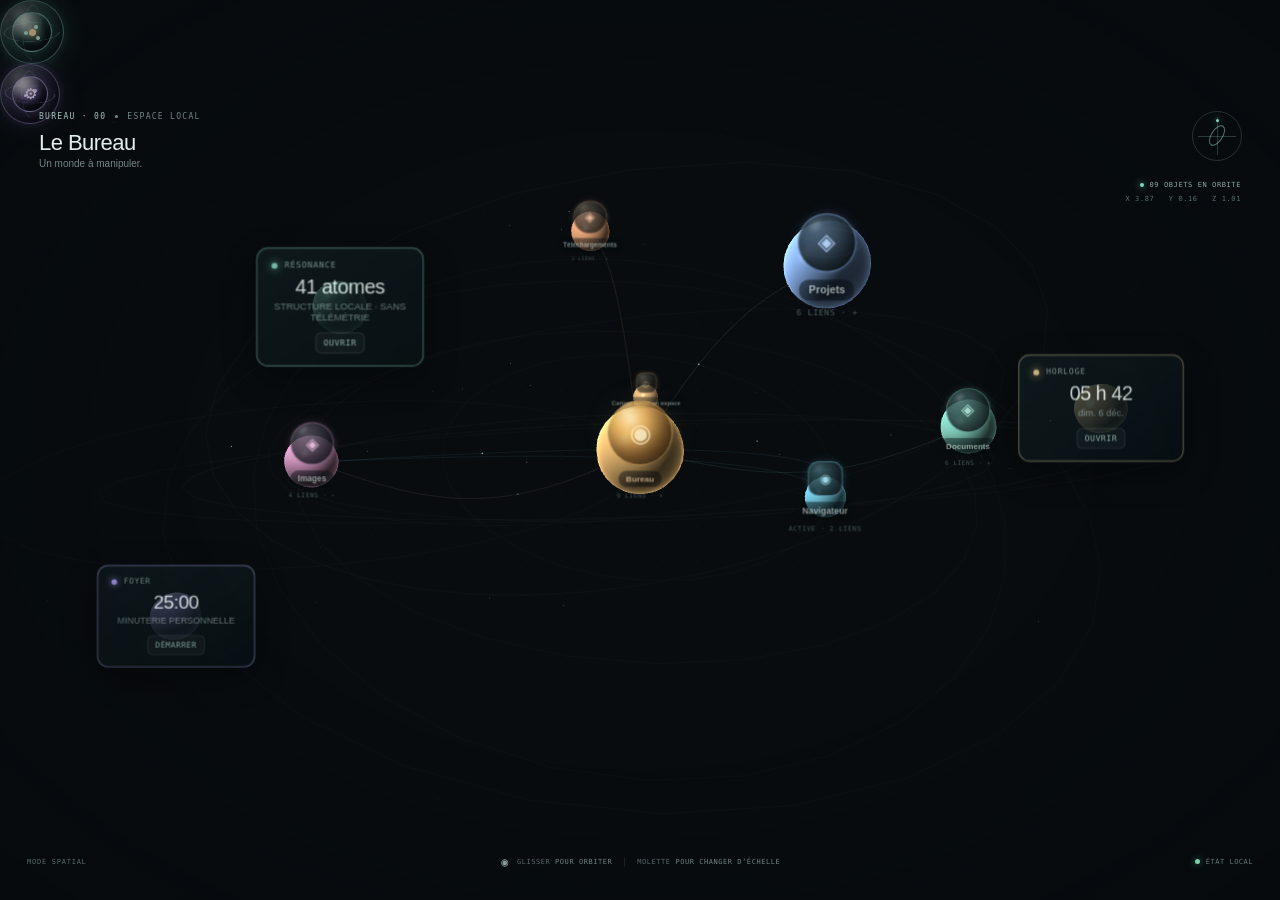
==== integration/spatial/index.html @ fdfb6bae "Réunir ORBIT et l’espace spatial Winmap" ====
<!doctype html>
<html lang="fr-CA">
<head>
  <meta charset="utf-8" />
  <meta http-equiv="Content-Security-Policy" content="default-src 'self'; connect-src 'none'; img-src 'self' data: blob:; style-src 'self' 'unsafe-inline'; script-src 'self'; object-src 'none'; base-uri 'none'" />
  <meta name="viewport" content="width=device-width, initial-scale=1, viewport-fit=cover" />
  <meta name="theme-color" content="#080c11" />
  <meta name="description" content="winmap spacial takeover — un bureau moléculaire vivant." />
  <title>ORBIT Robotics · espace spatial</title>
  <link rel="manifest" href="manifest.webmanifest" />
  <link rel="stylesheet" href="styles.css" />
</head>
<body>
  <main class="universe" id="universe" aria-label="Bureau moléculaire interactif">
    <canvas id="space" aria-label="Scène spatiale 3D"></canvas>
    <div class="space-noise" aria-hidden="true"></div>
    <div id="nodeLayer" class="node-layer"></div>
    <div class="edge-vignette" aria-hidden="true"></div>

    <header class="top-rail">
      <button id="menuButton" class="menu-trigger" title="Ouvrir la sphère de commande" aria-label="Ouvrir le menu sphérique de l’espace" aria-expanded="false" aria-controls="spaceMenu">
        <span class="menu-sphere-mark" aria-hidden="true"><i></i><i></i><i></i><b></b></span>
      </button>
      <button id="settingsButton" class="settings-trigger" type="button" title="Ouvrir la sphère des réglages" aria-label="Ouvrir les réglages sphériques en 3D" aria-expanded="false" aria-controls="spaceMenu">
        <span class="settings-sphere-mark" aria-hidden="true"><i></i><i></i><b>⚙</b></span>
      </button>
      <button id="zoomOutButton" class="rail-icon zoom-out-button" type="button" title="Remonter d’un écosystème" aria-label="Remonter d’un écosystème">←</button>
      <nav id="breadcrumb" class="breadcrumb" aria-label="Emplacement dans l’espace"></nav>
      <span class="rail-spacer"></span>
    </header>

    <section id="spaceMenu" class="space-menu hidden" aria-label="Sphère de commande 3D de l’espace" aria-live="polite"></section>

    <div class="scene-heading" aria-live="polite">
      <span class="scene-kicker"><span id="spaceCode">SYSTÈME 00</span><i></i><span id="spaceMode">ESPACE LOCAL</span></span>
      <h1 id="sceneTitle">Le Bureau</h1>
      <p id="sceneSubtitle">Un monde à manipuler.</p>
    </div>

    <div id="focusDial" class="focus-dial" aria-hidden="true"><span></span><i></i></div>

    <div id="sceneReadout" class="scene-readout">
      <span class="readout-line"><i></i><span id="objectCount">00 OBJETS EN ORBITE</span></span>
      <span id="coordinateReadout">X 00.00&nbsp;&nbsp; Y 00.00&nbsp;&nbsp; Z 00.00</span>
    </div>

    <section id="objectInspector" class="object-inspector hidden" aria-live="polite">
      <div class="inspector-cap"><span id="inspectorClass">DOSSIER · ATOME</span><button id="inspectorClose" aria-label="Fermer les détails">×</button></div>
      <div class="inspector-heading"><span id="inspectorGlyph" class="inspector-glyph">◈</span><div><h2 id="inspectorName">Documents</h2><span id="inspectorDescription">Dossier · 4 atomes liés</span></div></div>
      <div id="inspectorData" class="inspector-data"></div>
      <div id="inspectorActions" class="inspector-actions"></div>
    </section>

    <div id="dropPrompt" class="drop-prompt hidden"><span class="drop-pulse"></span><span id="dropPromptText">Relâcher pour lier les atomes</span></div>

    <div id="walkHud" class="walk-hud hidden" aria-live="polite"><span class="walk-reticle">＋</span><div><strong id="walkTitle">MODE VEILLE</strong><small>W A S D · avancer et se déplacer &nbsp;|&nbsp; glisser pour regarder</small></div><button id="walkExitButton">Quitter <kbd>ESC</kbd></button></div>
    <footer class="bottom-rail">
      <div class="physics-tools"><span class="motion-value">MODE SPATIAL</span></div>
      <div class="interaction-hint"><span class="mouse-glyph">◉</span><span>GLISSER <i>POUR ORBITER</i></span><span class="hint-divider"></span><span>MOLETTE <i>POUR CHANGER D’ÉCHELLE</i></span></div>
      <div class="bottom-right"><span id="saveStatus" class="save-status"><i></i>ÉTAT LOCAL</span></div>
    </footer>
  </main>

  <dialog id="searchDialog" class="glass-dialog search-dialog">
    <div class="dialog-topline"><span>RÉSONANCE · RECHERCHE</span><button data-close="searchDialog" aria-label="Fermer">×</button></div>
    <label class="search-input-wrap"><span>⌕</span><input id="searchInput" type="search" placeholder="Nom, chemin, extension, application…" autocomplete="off" /><kbd>ESC</kbd></label>
    <div class="search-scope"><span>OBJETS DU SYSTÈME</span><span id="searchResultCount">0 CORRESPONDANCE</span></div>
    <div id="searchResults" class="search-results"></div>
    <div class="dialog-footnote"><kbd>↑</kbd><kbd>↓</kbd> NAVIGUER <span></span><kbd>↵</kbd> OUVRIR / FOCUSER</div>
  </dialog>

  <dialog id="connectDialog" class="glass-dialog connect-dialog">
    <div class="dialog-topline"><span>OUVERTURE D’UN ESPACE LOCAL</span><button data-close="connectDialog" aria-label="Fermer">×</button></div>
    <div class="dialog-emblem">◌</div>
    <h2>Choisir un système.</h2>
    <p>winmap lit seulement le dossier que tu choisis. Les noms et la hiérarchie restent sur cet appareil. Rien n’est téléversé.</p>
    <div class="permission-rows"><span><i>01</i> Tu choisis un dossier racine</span><span><i>02</i> Les sous-dossiers prennent place en orbite</span><span><i>03</i> Dépose un élément Windows sur un dossier connecté pour le copier après confirmation; l’original reste en place</span><span><i>04</i> L’écriture est demandée seulement après confirmation</span></div>
    <button id="chooseDirectoryButton" class="dialog-primary">SÉLECTIONNER LE DOSSIER <span>↗</span></button>
      <small id="directorySupportNote">Accès local pris en charge dans Edge ou Chrome sur HTTPS ou en contexte local sécurisé.</small>
  </dialog>

  <dialog id="moveDialog" class="glass-dialog move-dialog">
    <div class="dialog-topline"><span>TRANSFERT ORBITAL</span><button data-close="moveDialog" aria-label="Fermer">×</button></div>
    <div class="move-route"><span id="moveSourceGlyph" class="route-orb">◈</span><div class="route-line"><i></i><i></i><i></i><b>→</b></div><span id="moveTargetGlyph" class="route-orb destination-orb">◈</span></div>
    <h2 id="moveTitle">Déplacer cet objet&nbsp;?</h2>
    <p id="moveDescription">L’objet changera de dossier et d’orbite.</p>
    <div id="moveModeNote" class="move-mode-note"><span>◉</span><div><strong>Déplacement dans le modèle spatial</strong><small>Le disque n’est pas modifié dans cette démonstration.</small></div></div>
    <div class="dialog-buttons"><button data-close="moveDialog" class="dialog-secondary">Annuler</button><button id="confirmMoveButton" class="dialog-primary">CONFIRMER LE LIEN <span>↗</span></button></div>
  </dialog>

  <dialog id="filePreviewDialog" class="glass-dialog file-preview-dialog">
    <div class="dialog-topline"><span>APERÇU LOCAL · LECTURE SEULE</span><button data-close="filePreviewDialog" aria-label="Fermer l’aperçu">×</button></div>
    <h2 id="filePreviewTitle">Aperçu du fichier</h2>
    <p id="filePreviewMeta" class="file-preview-meta"></p>
    <p id="filePreviewState" class="file-preview-state">Lecture du fichier…</p>
    <pre id="filePreviewText" class="file-preview-text hidden"></pre>
    <img id="filePreviewImage" class="file-preview-image hidden" alt="Aperçu du fichier local" />
  </dialog>

  <dialog id="createDialog" class="glass-dialog create-dialog">
    <div class="dialog-topline"><span>FORMER UN NOUVEL ATOME</span><button data-close="createDialog" aria-label="Fermer">×</button></div>
    <div class="create-type"><i id="createGlyph">◈</i><span id="createKind">NOUVEAU DOSSIER</span></div>
    <h2 id="createTitle">Nommer l’objet.</h2>
    <form id="createForm">
      <label for="createName">NOM DE L’ATOME</label><input id="createName" maxlength="48" placeholder="Ex. Idées en orbite" required />
      <div class="color-row"><span>CHARGE</span><div class="color-options"><label><input type="radio" name="atomColor" value="#81d8c4" checked><i style="--swatch:#81d8c4"></i></label><label><input type="radio" name="atomColor" value="#a99bff"><i style="--swatch:#a99bff"></i></label><label><input type="radio" name="atomColor" value="#ffb27c"><i style="--swatch:#ffb27c"></i></label><label><input type="radio" name="atomColor" value="#71b9f4"><i style="--swatch:#71b9f4"></i></label><label><input type="radio" name="atomColor" value="#ef8bad"><i style="--swatch:#ef8bad"></i></label></div></div>
      <small class="create-scope-note">Crée un objet dans la carte spatiale. Aucun fichier n’est écrit sur le disque.</small>
      <button class="dialog-primary" type="submit">CRÉER DANS L’ORBITE <span>↗</span></button>
    </form>
  </dialog>

  <dialog id="renameDialog" class="glass-dialog rename-dialog">
    <div class="dialog-topline"><span>RÉSONANCE DU NOM</span><button data-close="renameDialog" aria-label="Fermer">×</button></div>
    <h2>Renommer l’atome.</h2>
    <form id="renameForm"><label for="renameInput">NOUVELLE IDENTITÉ</label><input id="renameInput" maxlength="48" required /><button class="dialog-primary" type="submit">ENREGISTRER <span>↗</span></button></form>
  </dialog>

  <div id="toast" class="toast" role="status" aria-live="polite"></div>
  <input id="fallbackDirectory" type="file" webkitdirectory multiple hidden />
  <script src="space-engine.js" defer></script>
  <script src="app.js" defer></script>
</body>
</html>
---- integration/spatial/styles.css ----
:root {
  color-scheme: dark;
  font-family: "Segoe UI Variable", "Segoe UI", sans-serif;
  font-synthesis: none;
  text-rendering: optimizeLegibility;
  --night: #080c11;
  --ink: #edf4f2;
  --quiet: #8b9c9d;
  --dim: #526165;
  --line: rgba(191, 221, 219, .13);
  --glass: rgba(17, 26, 30, .78);
  --mint: #81d8c4;
  --violet: #a99bff;
  --gold: #f2bc7c;
  --mono: "Cascadia Code", "Consolas", monospace;
}
* { box-sizing: border-box; }
html, body { width: 100%; height: 100%; margin: 0; overflow: hidden; background: var(--night); }
body { color: var(--ink); }
button, input { color: inherit; font: inherit; }
button { cursor: pointer; }
button:focus-visible, input:focus-visible { outline: 1px solid var(--mint); outline-offset: 3px; }
.universe { position: relative; isolation: isolate; width: 100%; height: 100%; min-height: 620px; overflow: hidden; background: radial-gradient(ellipse at 50% 47%, #142126 0%, #0c1218 43%, #080c11 78%); }
#space, .space-noise, .node-layer, .edge-vignette { position: absolute; inset: 0; width: 100%; height: 100%; }
#space { z-index: 0; display: block; touch-action: none; }
.space-noise { z-index: 1; pointer-events: none; opacity: .2; background-image: radial-gradient(rgba(203, 232, 229, .26) .6px, transparent .8px); background-size: 34px 34px; mask-image: radial-gradient(ellipse at center, #000 0%, transparent 83%); }
.node-layer { z-index: 3; pointer-events: none; }
.edge-vignette { z-index: 4; pointer-events: none; background: radial-gradient(ellipse at center, transparent 50%, rgba(4, 8, 11, .38) 100%); }
.menu-trigger, .settings-trigger { position: relative; display: grid; place-items: center; flex: none; padding: 0; border-radius: 50%; transform-style: preserve-3d; transition: transform .22s, box-shadow .22s; }
.menu-trigger { width: 64px; height: 64px; border: 1px solid #9bd5c966; background: radial-gradient(circle at 32% 23%, #f0fff04d 0 5%, #d8efe22b 18%, #4c827548 39%, #132226f0 73%, #070d12); color: #d9f2e9; box-shadow: 0 0 0 5px #8bd7c408, 0 0 31px #81d8c42d, inset -8px -10px 19px #020709b5, inset 3px 3px 10px #e5fff12a; }
.settings-trigger { width: 60px; height: 60px; border: 1px solid #c0a9f061; background: radial-gradient(circle at 32% 23%, #fff5ff46 0 5%, #e4daf52a 19%, #66529545 40%, #171421f0 73%, #080910); color: #e6dbff; box-shadow: 0 0 0 4px #b19bea08, 0 0 28px #b49bea25, inset -8px -10px 19px #03050ab5, inset 3px 3px 10px #f4edff23; }
.menu-trigger:hover, .menu-trigger[aria-expanded="true"], .settings-trigger:hover, .settings-trigger[aria-expanded="true"] { transform: scale(1.055); }
.menu-trigger:hover, .menu-trigger[aria-expanded="true"] { box-shadow: 0 0 0 9px #8bd7c40b, 0 0 38px #81d8c448, inset -8px -10px 19px #020709b5, inset 3px 3px 10px #e5fff12f; }
.settings-trigger:hover, .settings-trigger[aria-expanded="true"] { box-shadow: 0 0 0 8px #b49bea0b, 0 0 34px #b49bea42, inset -8px -10px 19px #03050ab5, inset 3px 3px 10px #f4edff2b; }
.settings-sphere-mark { position: relative; display: grid; place-items: center; width: 36px; height: 36px; border: 1px solid #d0baf58a; border-radius: 50%; background: radial-gradient(circle at 31% 23%, #fff3ff9a 0 6%, #e8def276 21%, #614e8c62 46%, #0b0b14df 80%); box-shadow: inset -5px -7px 11px #03040ab5, inset 2px 2px 6px #fff4, 0 0 16px #c3a8f24d; transform-style: preserve-3d; }
.settings-sphere-mark::before, .settings-sphere-mark::after { position: absolute; inset: -5px -9px; border: 1px solid #c8b0f35a; border-radius: 50%; content: ""; transform: rotateX(66deg) rotateZ(26deg); }
.settings-sphere-mark::after { inset: -7px -4px; border-color: #c8b0f33d; transform: rotateY(66deg) rotateZ(-24deg); }
.settings-sphere-mark i { position: absolute; width: 3px; height: 3px; border-radius: 50%; background: #e3d4ff; box-shadow: 0 0 7px #d6bcff; }
.settings-sphere-mark i:nth-child(1) { transform: translate(-5px, 1px); }
.settings-sphere-mark i:nth-child(2) { transform: translate(5px, -4px); }
.settings-sphere-mark b { position: relative; color: #eee4ff; font-size: 15px; font-weight: 500; text-shadow: 0 0 8px #ccb0ff; }
.menu-sphere-mark { position: relative; display: grid; place-items: center; width: 40px; height: 40px; border: 1px solid #a9e1d78a; border-radius: 50%; background: radial-gradient(circle at 30% 22%, #f0fff0a0 0 6%, #d6eee86d 22%, #315a5c5e 47%, #081115ce 81%); box-shadow: inset -5px -7px 11px #020609b5, inset 2px 2px 6px #fff4, 0 0 16px #81d8c44d; transform-style: preserve-3d; }
.menu-sphere-mark::before, .menu-sphere-mark::after { position: absolute; inset: -6px -10px; border: 1px solid #a5d9d45d; border-radius: 50%; content: ""; transform: rotateX(68deg) rotateZ(-27deg); }
.menu-sphere-mark::after { inset: -9px -5px; border-color: #a5d9d443; transform: rotateY(68deg) rotateZ(23deg); }
.menu-sphere-mark i { position: absolute; width: 4px; height: 4px; border-radius: 50%; background: #b5eadc; box-shadow: 0 0 9px #9df0d8; }
.menu-sphere-mark i:nth-child(1) { transform: translate(-6px, 1px); }
.menu-sphere-mark i:nth-child(2) { transform: translate(4px, -5px); }
.menu-sphere-mark i:nth-child(3) { transform: translate(6px, 6px); }
.menu-sphere-mark b { position: absolute; width: 7px; height: 7px; border-radius: 50%; background: #f0d79b; box-shadow: 0 0 10px #f0d79b; }
.space-menu { position: absolute; z-index: 12; inset: 0; pointer-events: none; overflow: hidden; }
.atom-label.kind-menu { max-width: 142px; gap: 5px; }
.atom-label.kind-menu .atom-cap { --node-size: 58px; border-radius: 50%; background: radial-gradient(circle at 31% 23%, color-mix(in srgb, var(--atom-color) 82%, white) 0 6%, color-mix(in srgb, var(--atom-color) 58%, white) 18%, color-mix(in srgb, var(--atom-color) 24%, #172326) 45%, #081014 83%); box-shadow: 0 0 0 4px color-mix(in srgb, var(--atom-color) 8%, transparent), 0 0 26px color-mix(in srgb, var(--atom-color) 35%, transparent), inset -8px -10px 18px #020609bd, inset 3px 3px 7px #ffffff27; font-size: 20px; }
.atom-label.kind-menu .atom-cap::after { inset: -8px -4px; border-color: color-mix(in srgb, var(--atom-color) 32%, transparent); transform: rotateX(67deg) rotate(24deg); }
.atom-label.kind-menu .atom-name { max-width: 138px; padding: 2px 0; border: 0; border-radius: 0; background: transparent; color: #e0ece8; font-size: 9px; line-height: 1.35; white-space: normal; text-shadow: 0 2px 10px #020609, 0 0 14px #020609; }
.atom-label.kind-menu .atom-meta { max-width: 135px; color: #9bb0aa; font-size: 6px; line-height: 1.3; text-shadow: 0 1px 8px #000; }
.atom-label.kind-menu.menu-core .atom-cap { --node-size: 78px; font-size: 27px; box-shadow: 0 0 0 8px color-mix(in srgb, var(--atom-color) 9%, transparent), 0 0 40px color-mix(in srgb, var(--atom-color) 42%, transparent), inset -9px -11px 20px #020609c4, inset 3px 3px 11px #f1fff337; }
.atom-label.kind-menu.menu-core .atom-name { color: #f1fbf7; font-size: 10px; font-weight: 600; letter-spacing: .08em; }
.atom-label.kind-menu.menu-core .atom-meta { color: #b6cbc4; font-size: 7px; }
.atom-label.kind-menu:hover .atom-name, .atom-label.kind-menu.active .atom-name { border-color: transparent; background: transparent; }
.atom-label.kind-menu.behind-menu-sphere { visibility: hidden; pointer-events: none; }
.atom-label.kind-menu.active .atom-cap { border-color: color-mix(in srgb, var(--atom-color) 96%, white); box-shadow: 0 0 0 8px color-mix(in srgb, var(--atom-color) 9%, transparent), 0 0 38px color-mix(in srgb, var(--atom-color) 56%, transparent), inset -7px -9px 15px #020609ad; }
#universe.is-menu-open > .top-rail,
#universe.is-menu-open > .scene-heading,
#universe.is-menu-open > .scene-readout,
#universe.is-menu-open > .focus-dial,
#universe.is-menu-open > .bottom-rail { visibility: hidden; opacity: 0; pointer-events: none; }
#universe.is-menu-open #space { filter: brightness(.72) saturate(.76); }
#universe.is-menu-open .node-layer .atom-label:not(.kind-menu) { opacity: .23 !important; filter: blur(.2px); pointer-events: none; }
#universe.is-menu-open .node-layer .atom-label.kind-menu { opacity: 1 !important; filter: none; }
.brand-lockup { display: flex; align-items: center; gap: 10px; min-width: 178px; height: 42px; padding: 0 5px; border: 0; background: transparent; text-align: left; }
.brand-mark { width: 27px; height: 27px; position: relative; display: grid; place-items: center; border: 1px solid #81d8c462; border-radius: 50%; box-shadow: 0 0 20px #81d8c421, inset 0 0 10px #81d8c419; transform: rotate(-24deg); }
.brand-mark i { position: absolute; width: 4px; height: 4px; border-radius: 50%; background: var(--mint); box-shadow: 0 0 8px var(--mint); }
.brand-mark i:nth-child(1) { transform: translate(-5px, 0); opacity: .65; }
.brand-mark i:nth-child(2) { transform: translate(2px, -4px); }
.brand-mark i:nth-child(3) { transform: translate(5px, 5px); opacity: .8; }
.brand-word { display: grid; gap: 2px; font-size: 13px; font-weight: 650; letter-spacing: .2px; }
.brand-sub { color: #778a8d; font: 8px var(--mono); letter-spacing: 1.05px; }
.rail-divider { width: 1px; height: 22px; background: var(--line); }
.breadcrumb { display: flex; align-items: center; gap: 8px; min-width: 0; max-width: min(46vw, 470px); overflow: hidden; padding: 0 15px; color: #7d9092; font-size: 10px; }
.breadcrumb button { padding: 0; border: 0; background: none; color: inherit; font-size: inherit; white-space: nowrap; }
.breadcrumb button:hover, .breadcrumb button.current { color: #e4eeeb; }
.breadcrumb i { color: #445357; font-style: normal; }
.rail-spacer { flex: 1; }
.physics-indicator { display: flex; align-items: center; gap: 8px; margin-right: 18px; color: #829394; font: 8px var(--mono); letter-spacing: .75px; }
.physics-light { width: 6px; height: 6px; border-radius: 50%; background: var(--mint); box-shadow: 0 0 10px #81d8c4a8; }
.rail-actions { display: flex; align-items: center; gap: 6px; }
.rail-button, .rail-icon { height: 34px; display: inline-flex; align-items: center; justify-content: center; gap: 7px; border: 1px solid transparent; border-radius: 8px; background: transparent; color: #a8b8b8; transition: background .2s, color .2s, border-color .2s; }
.rail-button { padding: 0 9px; font-size: 9px; }
.rail-button:hover, .rail-icon:hover { border-color: #d0e1df1b; background: #d6e7e50c; color: #eef7f4; }
.connect-button { border-color: #b0e1d31c; background: #a0dfcc0b; color: #b4d8d0; }
.rail-button svg, .rail-icon svg { width: 15px; height: 15px; fill: none; stroke: currentColor; stroke-width: 1.45; stroke-linecap: round; stroke-linejoin: round; }
.field-symbol { color: var(--mint); font-size: 16px; line-height: 1; }
.field-caret { margin-left: 1px; color: #76888b; }
.rail-icon { width: 34px; font-size: 19px; }
.zoom-out-button { margin: 0 8px; color: #b5d3cc; font-size: 22px; line-height: 1; }
.zoom-out-button { width: 42px; height: 42px; margin: 0; border: 1px solid #b5d3cc35; border-radius: 50%; background: radial-gradient(circle at 35% 26%, #e3f2ed25, #142024ed 74%); box-shadow: inset -4px -6px 10px #020609a1, 0 0 14px #81d8c414; }
.zoom-out-button:hover { border-color: #b5d3cc85; background: radial-gradient(circle at 35% 26%, #e3f2ed40, #18282bef 74%); }
.rail-icon svg { width: 16px; height: 16px; }
.add-button { color: #b8d9d0; font-size: 20px; }
.scene-heading { position: absolute; z-index: 5; left: 39px; top: 112px; pointer-events: none; }
.scene-kicker { display: flex; align-items: center; gap: 9px; color: #6f8587; font: 8px var(--mono); letter-spacing: 1.3px; }
.scene-kicker i { width: 3px; height: 3px; border-radius: 50%; background: #718e8d; }
.scene-kicker span:first-child { color: #a5c5bd; }
.scene-heading h1 { margin: 9px 0 2px; color: #e2eeeb; font-size: 22px; font-weight: 500; letter-spacing: -.55px; }
.scene-heading p { margin: 0; color: #748789; font-size: 10px; }
.focus-dial { position: absolute; z-index: 5; top: 111px; right: 38px; width: 50px; height: 50px; border: 1px solid #c5e7dd2a; border-radius: 50%; pointer-events: none; }
.focus-dial:before, .focus-dial:after { position: absolute; content: ""; background: #91c7bb41; }
.focus-dial:before { left: 50%; top: 5px; bottom: 5px; width: 1px; }
.focus-dial:after { top: 50%; left: 5px; right: 5px; height: 1px; }
.focus-dial span { position: absolute; z-index: 1; top: 12px; left: 18px; width: 12px; height: 23px; border: 1px solid #91c7bb95; border-radius: 50%; transform: rotate(33deg); }
.focus-dial i { position: absolute; z-index: 1; top: 7px; left: 23px; width: 3px; height: 3px; border-radius: 50%; background: var(--mint); box-shadow: 0 0 7px var(--mint); }
.scene-readout { position: absolute; z-index: 5; top: 181px; right: 39px; display: grid; justify-items: end; gap: 6px; color: #586d70; font: 7px var(--mono); letter-spacing: .6px; pointer-events: none; }
.readout-line { display: flex; align-items: center; gap: 6px; color: #8daaa5; }
.readout-line i { width: 4px; height: 4px; border-radius: 50%; background: var(--mint); box-shadow: 0 0 7px var(--mint); }
.atom-label { position: absolute; left: 50%; top: 50%; display: flex; flex-direction: column; align-items: center; gap: 6px; width: max-content; max-width: 190px; padding: 0; border: 0; background: transparent; color: #d8e7e3; text-align: center; pointer-events: auto; transform: translate(-50%, -50%); transition: opacity .18s, filter .2s; user-select: none; touch-action: none; }
.atom-cap { position: relative; width: var(--node-size, 42px); height: var(--node-size, 42px); display: grid; place-items: center; border: 1px solid color-mix(in srgb, var(--atom-color) 58%, transparent); border-radius: 50%; background: radial-gradient(circle at 34% 26%, color-mix(in srgb, var(--atom-color) 30%, #28383a), color-mix(in srgb, var(--atom-color) 10%, #11191c) 72%); box-shadow: 0 0 0 3px color-mix(in srgb, var(--atom-color) 3%, transparent), 0 0 18px color-mix(in srgb, var(--atom-color) 14%, transparent), inset -5px -7px 12px #05080b82; color: color-mix(in srgb, var(--atom-color) 65%, white); font-size: calc(var(--node-size, 42px) * .39); backdrop-filter: blur(2px); transition: transform .18s, box-shadow .18s, border-color .18s; }
.atom-cap:before { position: absolute; content: ""; top: 12%; left: 18%; width: 22%; height: 12%; border-radius: 50%; background: #ffffff38; filter: blur(2px); transform: rotate(-34deg); }
.atom-cap:after { position: absolute; content: ""; inset: -6px; border: 1px solid color-mix(in srgb, var(--atom-color) 8%, transparent); border-radius: 50%; transform: rotateX(66deg) rotate(-24deg); }
.atom-name { max-width: 180px; overflow: hidden; padding: 3px 7px; border: 1px solid transparent; border-radius: 20px; background: #0a1114a8; color: #c4d3d0; font-size: 9px; font-weight: 550; letter-spacing: .05px; text-overflow: ellipsis; white-space: nowrap; text-shadow: 0 1px 8px #020505; opacity: .86; transition: opacity .2s, background .2s, border-color .2s; }
.atom-meta { color: #718486; font: 7px var(--mono); letter-spacing: .5px; opacity: .78; }
.atom-label:hover .atom-cap, .atom-label.selected .atom-cap { transform: scale(1.13); border-color: color-mix(in srgb, var(--atom-color) 95%, white); box-shadow: 0 0 0 8px color-mix(in srgb, var(--atom-color) 7%, transparent), 0 0 36px color-mix(in srgb, var(--atom-color) 48%, transparent), inset -5px -7px 12px #05080b82; }
.atom-label:hover .atom-name, .atom-label.selected .atom-name { border-color: color-mix(in srgb, var(--atom-color) 28%, transparent); background: #0c1519e8; color: #f0f7f5; opacity: 1; }
.atom-label:hover .atom-meta, .atom-label.selected .atom-meta { opacity: 1; }
.atom-label.root-atom .atom-cap { --node-size: 72px; border-color: #e4be827a; background: radial-gradient(circle at 35% 27%, #fff0bf, #edb965 24%, #865928 65%, #34281a); box-shadow: 0 0 0 7px #f2bc7c04, 0 0 42px #f2bc7c20, inset -9px -11px 22px #1710088c; color: #fff1cb; }
.atom-label.root-atom .atom-cap:after { inset: -11px; border-color: #efc48020; transform: rotateX(70deg) rotate(-29deg); }
.atom-label.root-atom .atom-name { color: #f4d7a7; }
.atom-label.kind-file .atom-cap { --node-size: 22px; border-radius: 8px; font-size: 10px; }
.atom-label.kind-app .atom-cap { --node-size: 33px; border-radius: 11px; font-size: 13px; }
.atom-label.kind-widget { gap: 0; }
.atom-label.kind-widget .atom-cap { --node-size: 31px; border-radius: 11px; font-size: 13px; }
.atom-label.kind-task .atom-cap { --node-size: 30px; border-radius: 10px; font-size: 13px; }
.atom-label.kind-task .atom-meta::before { display: block; width: 42px; height: 2px; margin: 0 auto 4px; border-radius: 2px; background: linear-gradient(to right, var(--atom-color) 0 var(--task-progress, 0%), #d2e4df24 var(--task-progress, 0%) 100%); box-shadow: 0 0 6px color-mix(in srgb, var(--atom-color) 30%, transparent); content: ""; }
.atom-label.kind-electron .atom-cap { --node-size: 8px; border: 0; background: var(--atom-color); box-shadow: 0 0 13px var(--atom-color); }
.atom-label.kind-electron .atom-cap:before, .atom-label.kind-electron .atom-cap:after { display: none; }
.atom-label.kind-electron .atom-name, .atom-label.kind-electron .atom-meta { display: none; }
.atom-label.is-dim { opacity: .12; filter: blur(1px); pointer-events: none; }
.atom-label.is-dragging { z-index: 20; filter: drop-shadow(0 0 15px color-mix(in srgb, var(--atom-color) 80%, transparent)); cursor: grabbing; }
.atom-label.drop-target .atom-cap { transform: scale(1.32); box-shadow: 0 0 0 14px color-mix(in srgb, var(--mint) 18%, transparent), 0 0 48px color-mix(in srgb, var(--mint) 58%, transparent); border-color: var(--mint); }
.atom-label.is-filtered { opacity: .08; filter: blur(2px); }
.widget-card { position: absolute; left: 50%; top: 50%; width: 142px; padding: 10px 12px; border: 1px solid color-mix(in srgb, var(--atom-color) 35%, #b8d6d224); border-radius: 10px; background: linear-gradient(145deg, #111d20e8, #0a1216e8); box-shadow: 0 10px 32px #0206086b, inset 0 1px #ffffff09; pointer-events: auto; transform: translate(-50%, -50%); backdrop-filter: blur(12px); transition: border-color .2s, box-shadow .2s; }
.widget-card:hover, .widget-card.selected { border-color: color-mix(in srgb, var(--atom-color) 65%, transparent); box-shadow: 0 0 27px color-mix(in srgb, var(--atom-color) 17%, transparent), 0 10px 32px #0206086b; }
.widget-top { display: flex; align-items: center; gap: 6px; color: #8fa6a2; font: 7px var(--mono); letter-spacing: .65px; }
.widget-top i { width: 5px; height: 5px; border-radius: 50%; background: var(--atom-color); box-shadow: 0 0 7px var(--atom-color); }
.widget-value { margin-top: 5px; color: #e5f0ed; font: 500 17px "Segoe UI Variable Display", "Segoe UI", sans-serif; letter-spacing: -.4px; }
.widget-sub { margin-top: 2px; color: #788c8b; font-size: 8px; }
.widget-card button { margin-top: 8px; padding: 4px 6px; border: 1px solid #d1e5e51c; border-radius: 5px; background: #dcefee0a; color: #a9c9c3; font: 7px var(--mono); letter-spacing: .45px; }
.widget-card button:hover { border-color: #81d8c465; color: #dcf2ec; }
.atom-label.selected .widget-card { border-color: color-mix(in srgb, var(--atom-color) 65%, transparent); box-shadow: 0 0 27px color-mix(in srgb, var(--atom-color) 17%, transparent), 0 10px 32px #0206086b; }
.create-scope-note { display: block; margin-top: 12px; color: #78918e; font-size: 9px; line-height: 1.5; }
.object-inspector { position: absolute; z-index: 7; left: 34px; bottom: 84px; width: min(306px, calc(100vw - 48px)); padding: 13px 14px 12px; border: 1px solid #c6dedc22; border-radius: 12px; background: linear-gradient(145deg, #132024e8, #0b1216ed); box-shadow: 0 18px 64px #0008, inset 0 1px #ffffff09; backdrop-filter: blur(19px); animation: inspector-in .22s ease-out; }
@keyframes inspector-in { from { opacity: 0; transform: translateY(7px) scale(.98); } to { opacity: 1; transform: none; } }
.hidden { display: none !important; }
.inspector-cap { display: flex; align-items: center; justify-content: space-between; color: #829997; font: 7px var(--mono); letter-spacing: 1px; }
.inspector-cap button, .dialog-topline button { width: 22px; height: 22px; border: 0; border-radius: 5px; background: transparent; color: #728587; font-size: 16px; }
.inspector-cap button:hover, .dialog-topline button:hover { background: #ffffff0d; color: white; }
.inspector-heading { display: flex; align-items: center; gap: 10px; margin-top: 7px; }
.inspector-glyph { width: 33px; height: 33px; display: grid; place-items: center; flex: none; border: 1px solid color-mix(in srgb, var(--atom-color, var(--mint)) 42%, transparent); border-radius: 10px; background: color-mix(in srgb, var(--atom-color, var(--mint)) 11%, transparent); color: var(--atom-color, var(--mint)); font-size: 16px; }
.inspector-heading h2 { max-width: 226px; margin: 0 0 3px; overflow: hidden; color: #e7f1ee; font-size: 13px; font-weight: 550; text-overflow: ellipsis; white-space: nowrap; }
.inspector-heading div>span { color: #7f9392; font-size: 8px; }
.inspector-data { display: flex; flex-wrap: wrap; gap: 6px; margin: 11px 0 0 43px; }
.data-chip { padding: 4px 6px; border: 1px solid #cee4e115; border-radius: 5px; color: #899d9b; font: 7px var(--mono); }
.inspector-actions { display: flex; flex-wrap: wrap; gap: 5px; margin: 11px 0 0 43px; }
.inspector-actions button { display: inline-flex; align-items: center; gap: 5px; min-height: 25px; padding: 0 7px; border: 1px solid #d5e7e319; border-radius: 6px; background: #c9e3df09; color: #b0c4c1; font-size: 8px; }
.inspector-actions button:hover { border-color: #81d8c456; background: #81d8c40e; color: #f0f8f6; }
.inspector-actions button.primary-action { border-color: #81d8c443; background: #81d8c411; color: #aee3d4; }
.inspector-actions button:disabled { opacity: .42; cursor: default; }
.bottom-rail { position: absolute; z-index: 8; left: 27px; right: 27px; bottom: 20px; height: 37px; display: flex; align-items: center; justify-content: space-between; pointer-events: none; }
.bottom-rail button { pointer-events: auto; }
.physics-tools, .bottom-right, .interaction-hint { display: flex; align-items: center; }
.physics-tools { gap: 9px; color: #718586; }
.motion-button { display: flex; align-items: center; gap: 6px; padding: 5px 7px; border: 1px solid transparent; border-radius: 6px; background: transparent; color: #8ca09e; font: 7px var(--mono); letter-spacing: .6px; }
.motion-button:hover { border-color: #d4e8e31a; background: #d7ede90a; }
.motion-wave { color: var(--mint); font: 16px Georgia, serif; line-height: 10px; }
.motion-button i { display: flex; gap: 2px; margin-left: 4px; }
.motion-button b { width: 3px; height: 4px; border-radius: 2px; background: #6a8884; }
.motion-button b:nth-child(2) { height: 8px; background: #9ac9bd; }
.motion-button b:nth-child(3) { height: 6px; background: #6a8884; }
.rail-tick { width: 1px; height: 14px; background: #bbd7d31b; }
.motion-value { color: #586c6d; font: 7px var(--mono); letter-spacing: .75px; }
.interaction-hint { gap: 8px; color: #65787a; font: 7px var(--mono); letter-spacing: .55px; opacity: .85; }
.interaction-hint i { color: #839695; font-style: normal; }
.mouse-glyph { color: #98b6b0; font-size: 12px; }
.hint-divider { width: 1px; height: 10px; margin: 0 4px; background: #bfd8d41e; }
.bottom-right { gap: 11px; }
.save-status { display: flex; align-items: center; gap: 6px; color: #64797a; font: 7px var(--mono); letter-spacing: .5px; }
.save-status i { width: 5px; height: 5px; border-radius: 50%; background: #76d2ad; box-shadow: 0 0 7px #76d2ad9c; }
.save-status.saving i { background: var(--gold); box-shadow: 0 0 7px var(--gold); }
.home-button { width: 30px; height: 30px; border: 1px solid #d6e8e31b; border-radius: 8px; background: #d2e6e109; color: #9bb2ae; font-size: 17px; }
.home-button:hover { border-color: #81d8c450; color: #d4ede5; }
.drop-prompt { position: absolute; z-index: 8; left: 50%; bottom: 71px; display: flex; align-items: center; gap: 8px; padding: 8px 12px; border: 1px solid #9de1ce4d; border-radius: 20px; background: #10231fe8; color: #c1e5da; font-size: 9px; box-shadow: 0 0 28px #81d8c428; transform: translateX(-50%); pointer-events: none; }
.drop-pulse { width: 6px; height: 6px; border-radius: 50%; background: var(--mint); box-shadow: 0 0 0 5px #81d8c424, 0 0 12px var(--mint); }
.gravity-mark { color: var(--gold); }
.electric-mark { color: #9eb1fa; }
.glass-dialog { width: min(420px, calc(100vw - 32px)); max-width: none; max-height: min(82vh, 650px); padding: 21px; overflow: auto; border: 1px solid #d0e5e328; border-radius: 14px; background: linear-gradient(145deg, #152126f7, #0b1217f7); color: var(--ink); box-shadow: 0 30px 100px #000b, inset 0 1px #ffffff0a; }
.glass-dialog::backdrop { background: rgba(3, 7, 10, .72); backdrop-filter: blur(7px); }
.dialog-topline { display: flex; align-items: center; justify-content: space-between; color: #7d9893; font: 7px var(--mono); letter-spacing: 1.1px; }
.dialog-topline button { margin: -5px -5px 0 0; }
.search-dialog { width: min(540px, calc(100vw - 32px)); margin: 12vh auto auto; padding: 14px; }
.search-input-wrap { display: flex; align-items: center; gap: 10px; height: 52px; margin-top: 7px; padding: 0 12px; border: 1px solid #b5dad42c; border-radius: 9px; background: #091014a6; }
.search-input-wrap>span { color: var(--mint); font-size: 21px; }
.search-input-wrap input { flex: 1; width: 0; border: 0; outline: 0; background: transparent; color: #eff7f4; font-size: 13px; }
.search-input-wrap input::placeholder { color: #657a7a; }
.search-input-wrap kbd, .dialog-footnote kbd { padding: 3px 5px; border: 1px solid #c8dddc24; border-radius: 4px; color: #7d9392; font: 7px var(--mono); }
.search-scope { display: flex; justify-content: space-between; padding: 12px 4px 6px; color: #718683; font: 7px var(--mono); letter-spacing: .75px; }
.search-results { display: grid; gap: 3px; max-height: 270px; overflow: auto; }
.search-result { display: flex; align-items: center; gap: 9px; min-height: 39px; padding: 5px 8px; border: 1px solid transparent; border-radius: 7px; background: transparent; text-align: left; }
.search-result:hover, .search-result.active { border-color: #81d8c425; background: #81d8c40b; }
.result-glyph { width: 23px; height: 23px; display: grid; place-items: center; border-radius: 7px; background: color-mix(in srgb, var(--atom-color) 14%, transparent); color: var(--atom-color); font-size: 11px; }
.result-name { min-width: 0; overflow: hidden; color: #d1e0dc; font-size: 9px; text-overflow: ellipsis; white-space: nowrap; }
.result-path { flex: 0 1 48%; max-width: 48%; margin-left: auto; overflow: hidden; color: #687d7d; font: 7px var(--mono); text-overflow: ellipsis; white-space: nowrap; }
.no-results { padding: 19px 8px; color: #809391; font-size: 9px; text-align: center; }
.dialog-footnote { display: flex; align-items: center; gap: 5px; padding: 11px 3px 0; color: #667a79; font: 7px var(--mono); }
.dialog-footnote>span { flex: 1; }
.connect-dialog { width: min(390px, calc(100vw - 32px)); }
.dialog-emblem { width: 48px; height: 48px; display: grid; place-items: center; margin-top: 23px; border: 1px solid #81d8c44d; border-radius: 50%; color: var(--mint); font-size: 31px; box-shadow: 0 0 28px #81d8c41a, inset 0 0 18px #81d8c414; }
.glass-dialog h2 { margin: 13px 0 7px; color: #eaf4f1; font-size: 19px; font-weight: 480; letter-spacing: -.45px; }
.glass-dialog p { margin: 0; color: #90a19f; font-size: 10px; line-height: 1.65; }
.permission-rows { display: grid; gap: 9px; margin: 20px 0; padding: 13px; border: 1px solid #cce2dc13; border-radius: 8px; background: #d8e9e406; }
.permission-rows span { display: flex; gap: 9px; align-items: center; color: #b2c5c0; font-size: 9px; }
.permission-rows i { color: #78928d; font: 7px var(--mono); font-style: normal; }
.dialog-primary, .dialog-secondary { display: flex; align-items: center; justify-content: space-between; width: 100%; min-height: 37px; padding: 0 11px; border: 1px solid #8be0ca52; border-radius: 7px; background: #81d8c416; color: #bce7da; font: 8px var(--mono); letter-spacing: .5px; transition: background .18s, transform .18s; }
.dialog-primary:hover { background: #81d8c429; color: #edfbf4; }
.dialog-primary span { font-size: 14px; }
.connect-dialog>small { display: block; margin-top: 10px; color: #718482; font-size: 8px; line-height: 1.5; }
.move-dialog { width: min(390px, calc(100vw - 32px)); }
.file-preview-dialog { width: min(720px, calc(100vw - 32px)); }
.file-preview-dialog h2 { margin: 16px 0 4px; overflow-wrap: anywhere; color: #e6f1ed; font-size: 18px; font-weight: 500; }
.file-preview-meta { margin: 0 0 12px; color: #7f9693; font: 8px var(--mono); }
.file-preview-state { margin: 0; color: #a9c2bc; font-size: 10px; line-height: 1.5; }
.file-preview-text { max-height: min(58vh, 560px); margin: 12px 0 0; padding: 13px; overflow: auto; border: 1px solid #d0e3e01a; border-radius: 8px; background: #071014b8; color: #d5e6df; font: 9px/1.6 var(--mono); white-space: pre-wrap; overflow-wrap: anywhere; }
.file-preview-image { display: block; max-width: 100%; max-height: 60vh; margin: 12px auto 0; object-fit: contain; border: 1px solid #d0e3e01a; border-radius: 8px; background: #071014; }
.move-route { display: flex; align-items: center; justify-content: center; gap: 9px; padding: 19px 0 5px; }
.route-orb { width: 42px; height: 42px; display: grid; place-items: center; border: 1px solid #81d8c461; border-radius: 50%; background: #81d8c411; color: var(--mint); font-size: 18px; }
.destination-orb { border-color: #a99bff72; background: #a99bff12; color: #c0b7ff; }
.route-line { position: relative; display: flex; align-items: center; gap: 9px; width: 82px; border-top: 1px dashed #b5d5cf36; }
.route-line i { width: 3px; height: 3px; margin-top: -2px; border-radius: 50%; background: #81d8c4; box-shadow: 0 0 5px #81d8c4; }
.route-line b { position: absolute; right: -1px; top: -9px; color: #9cc6bc; font-size: 13px; font-weight: 400; }
.move-mode-note { display: flex; gap: 9px; margin: 17px 0; padding: 10px; border: 1px solid #c8dedb17; border-radius: 8px; background: #d9e9e407; }
.move-mode-note>span { color: var(--mint); }
.move-mode-note div { display: grid; gap: 4px; }
.move-mode-note strong { color: #c1d4cf; font-size: 8px; font-weight: 500; }
.move-mode-note small { color: #758886; font-size: 7px; line-height: 1.45; }
.dialog-buttons { display: flex; gap: 7px; }
.dialog-buttons .dialog-primary, .dialog-buttons .dialog-secondary { width: auto; flex: 1; }
.dialog-secondary { justify-content: center; border-color: #cbdcda1b; background: transparent; color: #98aaa8; }
.create-type { display: flex; align-items: center; gap: 8px; margin-top: 21px; color: #92b9ae; font: 7px var(--mono); letter-spacing: .8px; }
.create-type i { width: 25px; height: 25px; display: grid; place-items: center; border: 1px solid #81d8c450; border-radius: 50%; color: var(--mint); font-size: 12px; font-style: normal; }
.create-dialog form, .rename-dialog form { display: grid; gap: 8px; margin-top: 18px; }
.create-dialog form>label, .rename-dialog form>label { color: #7f9693; font: 7px var(--mono); letter-spacing: .8px; }
.create-dialog input[type=text], .create-dialog input:not([type=radio]), .rename-dialog input { height: 37px; padding: 0 10px; border: 1px solid #d0e3e01f; border-radius: 7px; outline: 0; background: #080f13b5; color: #e6f0ed; font-size: 10px; }
.create-dialog input::placeholder { color: #607474; }
.color-row { display: flex; align-items: center; justify-content: space-between; margin: 7px 0 10px; color: #7f9693; font: 7px var(--mono); letter-spacing: .7px; }
.color-options { display: flex; gap: 8px; }
.color-options label { cursor: pointer; }
.color-options input { position: absolute; opacity: 0; pointer-events: none; }
.color-options i { display: block; width: 15px; height: 15px; border: 2px solid #132024; border-radius: 50%; background: var(--swatch); box-shadow: 0 0 0 1px #b9d3cf3b; }
.color-options input:checked+i { box-shadow: 0 0 0 1px #e1f5ef; }
.create-dialog form>.dialog-primary, .rename-dialog form>.dialog-primary { margin-top: 4px; }
.toast { position: absolute; z-index: 15; left: 50%; bottom: 70px; max-width: min(430px, calc(100vw - 30px)); padding: 9px 14px; border: 1px solid #c8e0db29; border-radius: 20px; background: #101a1eeF; color: #c8dcd7; font-size: 9px; text-align: center; box-shadow: 0 12px 36px #0008; opacity: 0; pointer-events: none; transform: translate(-50%, 10px); transition: opacity .2s, transform .2s; backdrop-filter: blur(15px); }
.toast.visible { opacity: 1; transform: translate(-50%, 0); }
.walk-hud { position: absolute; z-index: 9; left: 50%; bottom: 27px; display: flex; align-items: center; gap: 12px; min-width: min(470px, calc(100vw - 30px)); padding: 10px 13px; border: 1px solid #c4e3d82a; border-radius: 10px; background: #0d171bd9; box-shadow: 0 12px 38px #0008; backdrop-filter: blur(14px); transform: translateX(-50%); }
.walk-reticle { display: grid; place-items: center; width: 25px; height: 25px; border: 1px solid #81d8c45b; border-radius: 50%; color: #b6e6d8; font-size: 15px; }
.walk-hud>div { display: grid; gap: 3px; }
.walk-hud strong { color: #d5e9e1; font: 8px var(--mono); letter-spacing: .7px; }
.walk-hud small { color: #809491; font-size: 8px; }
.walk-hud button { display: flex; align-items: center; gap: 6px; margin-left: auto; padding: 5px 7px; border: 1px solid #d2e4df19; border-radius: 6px; background: #dcefe908; color: #afc6bf; font-size: 8px; }
.universe.is-walking #space { cursor: crosshair; }
.universe.is-walking .focus-dial, .universe.is-walking .scene-readout { opacity: .28; }
.universe.is-walking .bottom-rail { opacity: .2; }
@media (max-width: 760px) {
  .top-rail { left: 12px; right: auto; top: 11px; max-width: calc(100vw - 24px); padding: 0; }
  .menu-trigger { width: 54px; height: 54px; }
  .settings-trigger { width: 50px; height: 50px; }
  .menu-sphere-mark { width: 34px; height: 34px; }
  .settings-sphere-mark { width: 31px; height: 31px; }
  .rail-divider { display: none; }
  .atom-label.kind-menu { max-width: 114px; }
  .atom-label.kind-menu .atom-cap { --node-size: 50px; }
  .atom-label.kind-menu.menu-core .atom-cap { --node-size: 66px; }
  .atom-label.kind-menu .atom-name { max-width: 112px; font-size: 7px; }
  .atom-label.kind-menu .atom-meta { max-width: 110px; font-size: 5px; }
  .scene-heading { left: 18px; top: 84px; }
  .scene-heading h1 { font-size: 18px; }
  .focus-dial, .scene-readout { right: 18px; top: 89px; }
  .scene-readout { top: 145px; }
  .bottom-rail { left: 12px; right: 12px; bottom: 9px; }
  .interaction-hint { display: none; }
  .object-inspector { left: 12px; bottom: 56px; }
  .walk-hud { bottom: 10px; gap: 8px; padding: 8px; }
  .walk-hud small { max-width: 145px; line-height: 1.35; }
  .walk-hud kbd { display: none; }
}
@media (prefers-reduced-motion: reduce) {
  *, *::before, *::after { scroll-behavior: auto !important; animation-duration: .01ms !important; animation-iteration-count: 1 !important; transition-duration: .01ms !important; }
}
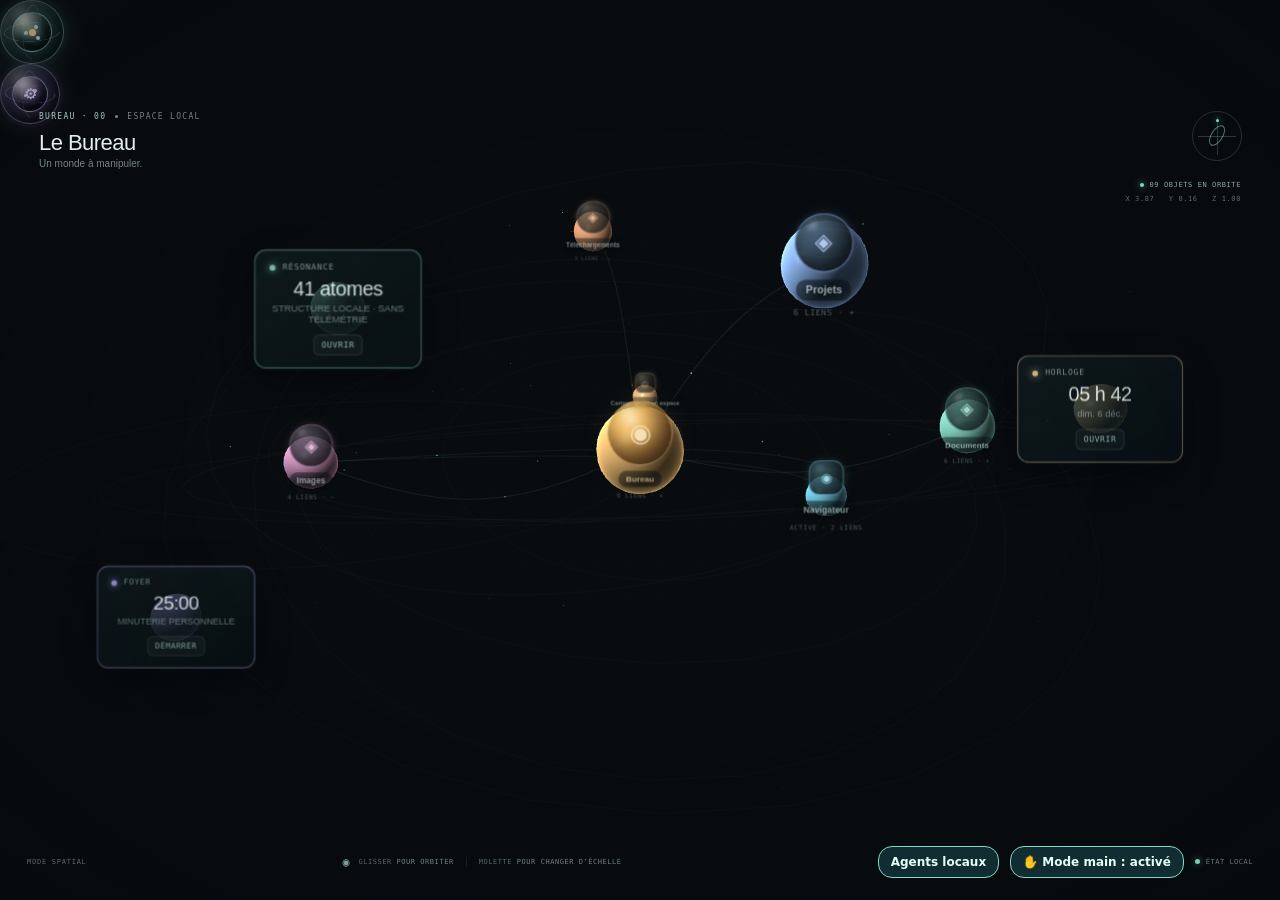
==== commit 5b18ee48: "Améliorer le contrôle à la main et ajouter des diagnostics locaux" ====
--- a/integration/spatial/index.html
+++ b/integration/spatial/index.html
@@ -57,10 +57,16 @@
     <footer class="bottom-rail">
       <div class="physics-tools"><span class="motion-value">MODE SPATIAL</span></div>
       <div class="interaction-hint"><span class="mouse-glyph">◉</span><span>GLISSER <i>POUR ORBITER</i></span><span class="hint-divider"></span><span>MOLETTE <i>POUR CHANGER D’ÉCHELLE</i></span></div>
-      <div class="bottom-right"><span id="saveStatus" class="save-status"><i></i>ÉTAT LOCAL</span></div>
+      <div class="bottom-right"><button id="agentsButton" class="hand-mode-button" type="button">Agents locaux</button><button id="handModeButton" class="hand-mode-button" type="button" aria-pressed="true" title="En mode main, les planètes ne se déplacent pas accidentellement">✋ Mode main : activé</button><span id="saveStatus" class="save-status"><i></i>ÉTAT LOCAL</span></div>
     </footer>
   </main>
 
+  <dialog id="agentsDialog" class="glass-dialog search-dialog" aria-labelledby="agentsTitle">
+    <div class="dialog-topline"><span id="agentsTitle">AGENTS LOCAUX · CONTRÔLES</span><button data-close="agentsDialog" aria-label="Fermer">×</button></div>
+    <p>Huit outils exécutent des vérifications locales. Ils ne sont pas des agents IA autonomes.</p>
+    <div id="agentsList" class="agents-list"></div>
+    <p id="agentResult" aria-live="polite">Choisis un contrôle pour l’exécuter.</p>
+  </dialog>
   <dialog id="searchDialog" class="glass-dialog search-dialog">
     <div class="dialog-topline"><span>RÉSONANCE · RECHERCHE</span><button data-close="searchDialog" aria-label="Fermer">×</button></div>
     <label class="search-input-wrap"><span>⌕</span><input id="searchInput" type="search" placeholder="Nom, chemin, extension, application…" autocomplete="off" /><kbd>ESC</kbd></label>
@@ -118,6 +124,7 @@
   <div id="toast" class="toast" role="status" aria-live="polite"></div>
   <input id="fallbackDirectory" type="file" webkitdirectory multiple hidden />
   <script src="space-engine.js" defer></script>
+  <script src="agents.js" defer></script>
   <script src="app.js" defer></script>
 </body>
 </html>
--- a/integration/spatial/styles.css
+++ b/integration/spatial/styles.css
@@ -182,6 +182,11 @@
 .mouse-glyph { color: #98b6b0; font-size: 12px; }
 .hint-divider { width: 1px; height: 10px; margin: 0 4px; background: #bfd8d41e; }
 .bottom-right { gap: 11px; }
+.hand-mode-button { border: 1px solid #81d8c4; background: #112d32; color: #e6fff7; border-radius: 14px; padding: 8px 12px; font: 600 12px system-ui, sans-serif; cursor: pointer; }
+.hand-mode-button:focus-visible { outline: 2px solid white; outline-offset: 3px; }
+.agents-list { display: grid; grid-template-columns: repeat(2, minmax(0, 1fr)); gap: 8px; margin: 14px 0; }
+.agents-list button { color: #e6fff7; background: #15383d; border: 1px solid #658f89; border-radius: 8px; padding: 12px; text-align: left; cursor: pointer; }
+#agentResult { min-height: 45px; color: #dcf7ef; line-height: 1.4; }
 .save-status { display: flex; align-items: center; gap: 6px; color: #64797a; font: 7px var(--mono); letter-spacing: .5px; }
 .save-status i { width: 5px; height: 5px; border-radius: 50%; background: #76d2ad; box-shadow: 0 0 7px #76d2ad9c; }
 .save-status.saving i { background: var(--gold); box-shadow: 0 0 7px var(--gold); }
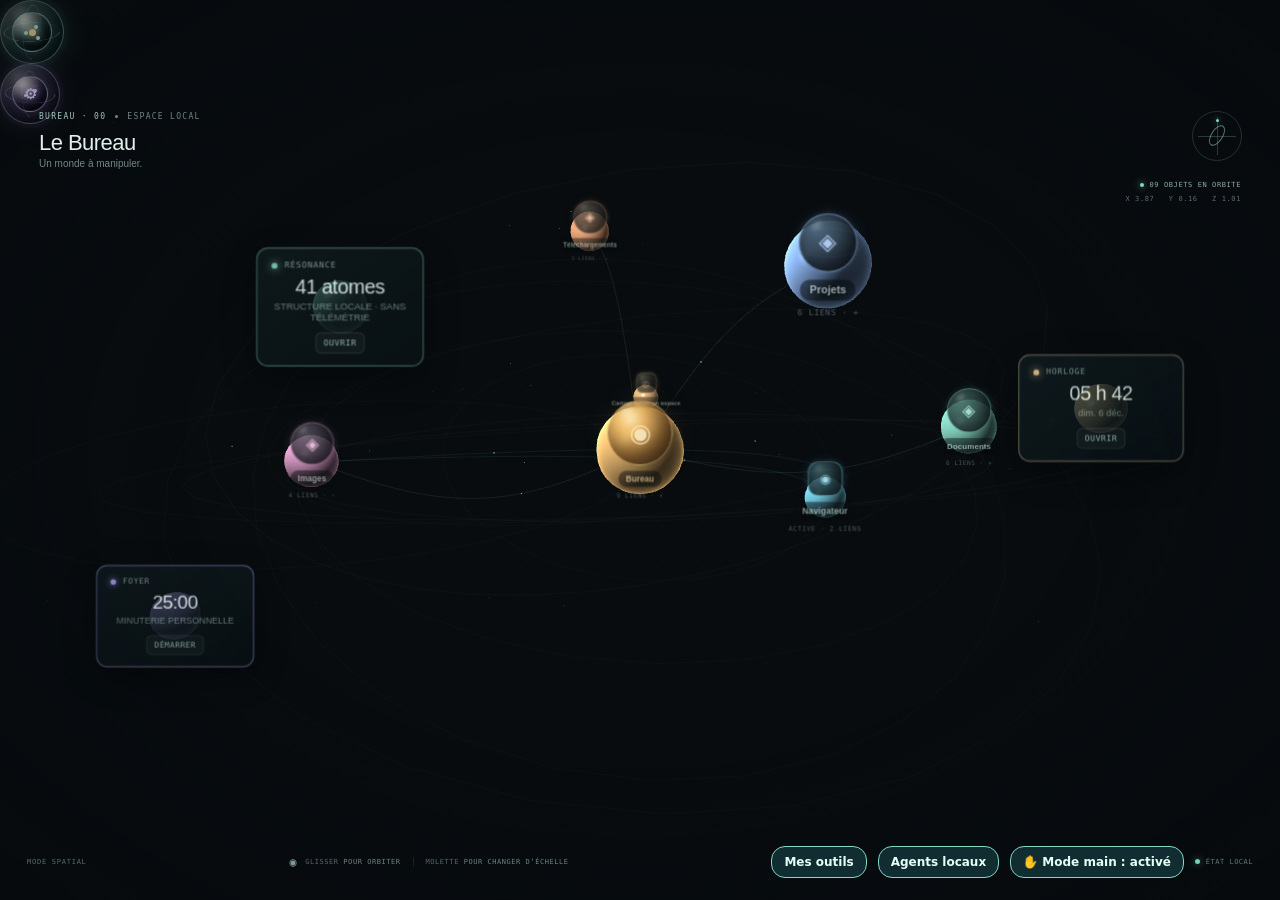
==== commit 90d3124c: "Ajouter des outils locaux au cockpit ORBIT" ====
--- a/integration/spatial/index.html
+++ b/integration/spatial/index.html
@@ -57,10 +57,16 @@
     <footer class="bottom-rail">
       <div class="physics-tools"><span class="motion-value">MODE SPATIAL</span></div>
       <div class="interaction-hint"><span class="mouse-glyph">◉</span><span>GLISSER <i>POUR ORBITER</i></span><span class="hint-divider"></span><span>MOLETTE <i>POUR CHANGER D’ÉCHELLE</i></span></div>
-      <div class="bottom-right"><button id="agentsButton" class="hand-mode-button" type="button">Agents locaux</button><button id="handModeButton" class="hand-mode-button" type="button" aria-pressed="true" title="En mode main, les planètes ne se déplacent pas accidentellement">✋ Mode main : activé</button><span id="saveStatus" class="save-status"><i></i>ÉTAT LOCAL</span></div>
+      <div class="bottom-right"><button id="toolsButton" class="hand-mode-button" type="button">Mes outils</button><button id="agentsButton" class="hand-mode-button" type="button">Agents locaux</button><button id="handModeButton" class="hand-mode-button" type="button" aria-pressed="true" title="En mode main, les planètes ne se déplacent pas accidentellement">✋ Mode main : activé</button><span id="saveStatus" class="save-status"><i></i>ÉTAT LOCAL</span></div>
     </footer>
   </main>
 
+  <dialog id="toolsDialog" class="glass-dialog tools-dialog" aria-labelledby="toolsTitle">
+    <div class="dialog-topline"><span id="toolsTitle">MES OUTILS ORBIT</span><button data-close="toolsDialog" aria-label="Fermer">×</button></div>
+    <section><h2>Calculatrice</h2><div class="tool-calc"><input id="toolA" type="number" step="any" aria-label="Premier nombre" placeholder="Nombre"><select id="toolOperator" aria-label="Opération"><option value="+">+</option><option value="-">−</option><option value="*">×</option><option value="/">÷</option></select><input id="toolB" type="number" step="any" aria-label="Deuxième nombre" placeholder="Nombre"><button id="toolCalculate" type="button">Calculer</button></div><p id="toolCalcResult" aria-live="polite">Résultat ici</p></section>
+    <section><h2>Notes</h2><textarea id="toolNote" rows="4" aria-label="Notes locales" placeholder="Écris tes notes ici..."></textarea><small id="toolNoteStatus" aria-live="polite">Sauvegarde locale automatique.</small></section>
+    <section><h2>Dessin</h2><canvas id="toolCanvas" width="640" height="240" aria-label="Zone de dessin" tabindex="0"></canvas><small id="toolDrawStatus" aria-live="polite">Dessine avec ta souris ou ton pointeur. Sauvegarde locale.</small></section>
+  </dialog>
   <dialog id="agentsDialog" class="glass-dialog search-dialog" aria-labelledby="agentsTitle">
     <div class="dialog-topline"><span id="agentsTitle">AGENTS LOCAUX · CONTRÔLES</span><button data-close="agentsDialog" aria-label="Fermer">×</button></div>
     <p>Huit outils exécutent des vérifications locales. Ils ne sont pas des agents IA autonomes.</p>
@@ -125,6 +131,7 @@
   <input id="fallbackDirectory" type="file" webkitdirectory multiple hidden />
   <script src="space-engine.js" defer></script>
   <script src="agents.js" defer></script>
+  <script src="outils.js" defer></script>
   <script src="app.js" defer></script>
 </body>
 </html>
--- a/integration/spatial/styles.css
+++ b/integration/spatial/styles.css
@@ -187,6 +187,15 @@
 .agents-list { display: grid; grid-template-columns: repeat(2, minmax(0, 1fr)); gap: 8px; margin: 14px 0; }
 .agents-list button { color: #e6fff7; background: #15383d; border: 1px solid #658f89; border-radius: 8px; padding: 12px; text-align: left; cursor: pointer; }
 #agentResult { min-height: 45px; color: #dcf7ef; line-height: 1.4; }
+.tools-dialog { width: min(760px, 92vw); max-height: 88vh; overflow-y: auto; color: #eaf8f5; }
+.tools-dialog h2 { font: 600 16px system-ui, sans-serif; margin: 14px 0 8px; }
+.tools-dialog section { margin-bottom: 12px; }
+.tools-dialog textarea { width: 100%; min-height: 90px; resize: vertical; color: #f3fffb; background: #10282d; border: 1px solid #658f89; border-radius: 8px; padding: 10px; box-sizing: border-box; }
+.tools-dialog small { display: block; margin-top: 4px; color: #c7ddd7; }
+.tool-calc { display: flex; gap: 8px; flex-wrap: wrap; }
+.tool-calc input { width: 110px; }
+.tool-calc input, .tool-calc select, .tool-calc button { padding: 8px; border-radius: 6px; }
+#toolCanvas { width: 100%; max-width: 640px; height: 200px; background: #10282d; border: 1px solid #658f89; border-radius: 8px; touch-action: none; cursor: crosshair; }
 .save-status { display: flex; align-items: center; gap: 6px; color: #64797a; font: 7px var(--mono); letter-spacing: .5px; }
 .save-status i { width: 5px; height: 5px; border-radius: 50%; background: #76d2ad; box-shadow: 0 0 7px #76d2ad9c; }
 .save-status.saving i { background: var(--gold); box-shadow: 0 0 7px var(--gold); }
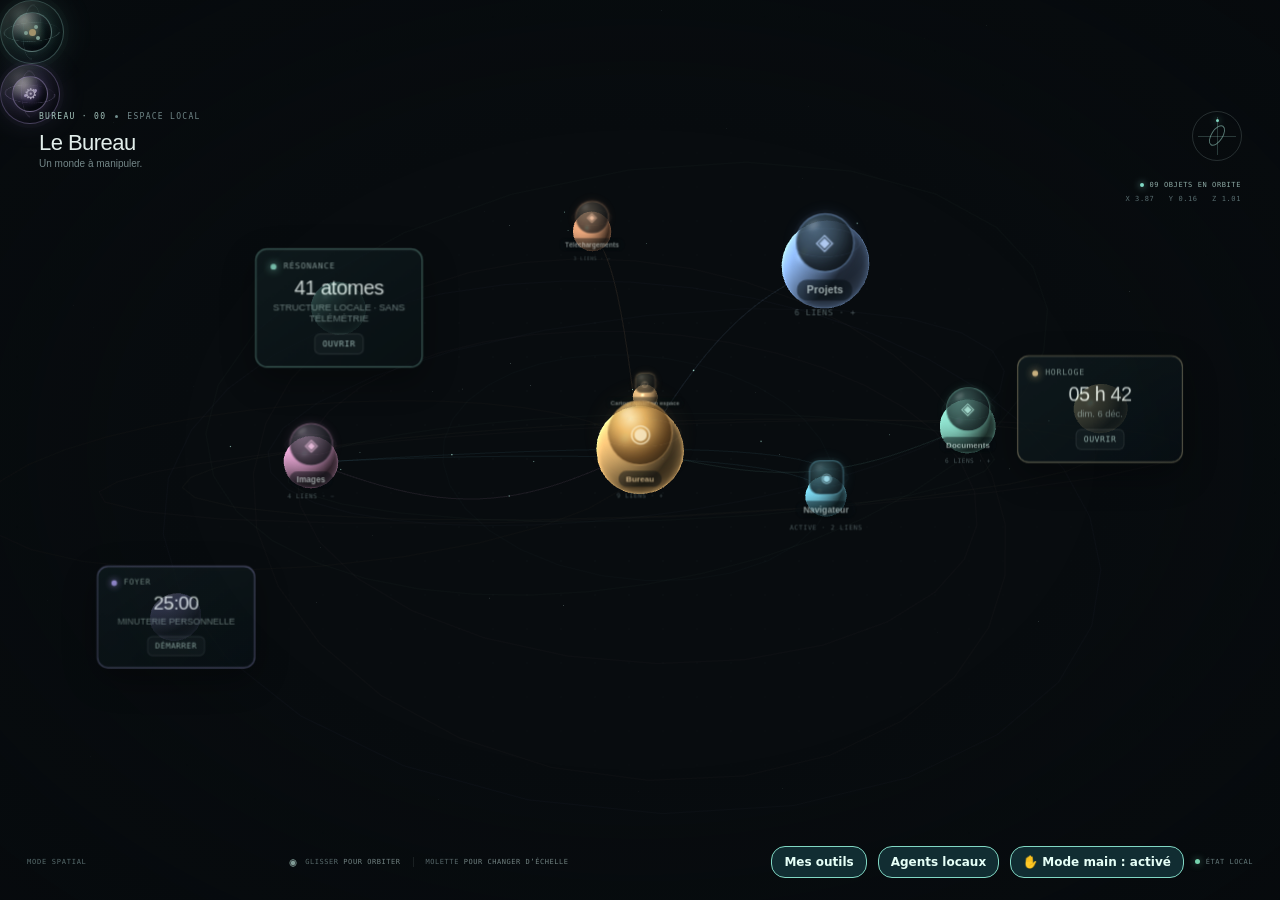
==== commit 4f439188: "Clarifier les objets et la navigation spatiale" ====
--- a/integration/spatial/index.html
+++ b/integration/spatial/index.html
@@ -48,6 +48,7 @@
       <div class="inspector-cap"><span id="inspectorClass">DOSSIER · ATOME</span><button id="inspectorClose" aria-label="Fermer les détails">×</button></div>
       <div class="inspector-heading"><span id="inspectorGlyph" class="inspector-glyph">◈</span><div><h2 id="inspectorName">Documents</h2><span id="inspectorDescription">Dossier · 4 atomes liés</span></div></div>
       <div id="inspectorData" class="inspector-data"></div>
+    <p id="inspectorRelations" class="inspector-relations"></p>
       <div id="inspectorActions" class="inspector-actions"></div>
     </section>
 
@@ -132,6 +133,7 @@
   <script src="space-engine.js" defer></script>
   <script src="agents.js" defer></script>
   <script src="outils.js" defer></script>
+  <script src="relations.js" defer></script>
   <script src="app.js" defer></script>
 </body>
 </html>
--- a/integration/spatial/styles.css
+++ b/integration/spatial/styles.css
@@ -158,9 +158,14 @@
 .inspector-heading h2 { max-width: 226px; margin: 0 0 3px; overflow: hidden; color: #e7f1ee; font-size: 13px; font-weight: 550; text-overflow: ellipsis; white-space: nowrap; }
 .inspector-heading div>span { color: #7f9392; font-size: 8px; }
 .inspector-data { display: flex; flex-wrap: wrap; gap: 6px; margin: 11px 0 0 43px; }
+.inspector-relations { margin: 12px 0 0; white-space: pre-line; color: #d6e8e3; font: 13px/1.5 system-ui, sans-serif; overflow-wrap: anywhere; }
+.object-inspector { width: min(360px, calc(100vw - 48px)); max-height: min(65vh, 520px); overflow-y: auto; }
+.inspector-heading h2 { font-size: 16px; }
+.inspector-heading div>span { font-size: 11px; line-height: 1.35; }
 .data-chip { padding: 4px 6px; border: 1px solid #cee4e115; border-radius: 5px; color: #899d9b; font: 7px var(--mono); }
 .inspector-actions { display: flex; flex-wrap: wrap; gap: 5px; margin: 11px 0 0 43px; }
 .inspector-actions button { display: inline-flex; align-items: center; gap: 5px; min-height: 25px; padding: 0 7px; border: 1px solid #d5e7e319; border-radius: 6px; background: #c9e3df09; color: #b0c4c1; font-size: 8px; }
+.inspector-actions button { min-height: 36px; padding: 4px 10px; font-size: 12px; }
 .inspector-actions button:hover { border-color: #81d8c456; background: #81d8c40e; color: #f0f8f6; }
 .inspector-actions button.primary-action { border-color: #81d8c443; background: #81d8c411; color: #aee3d4; }
 .inspector-actions button:disabled { opacity: .42; cursor: default; }
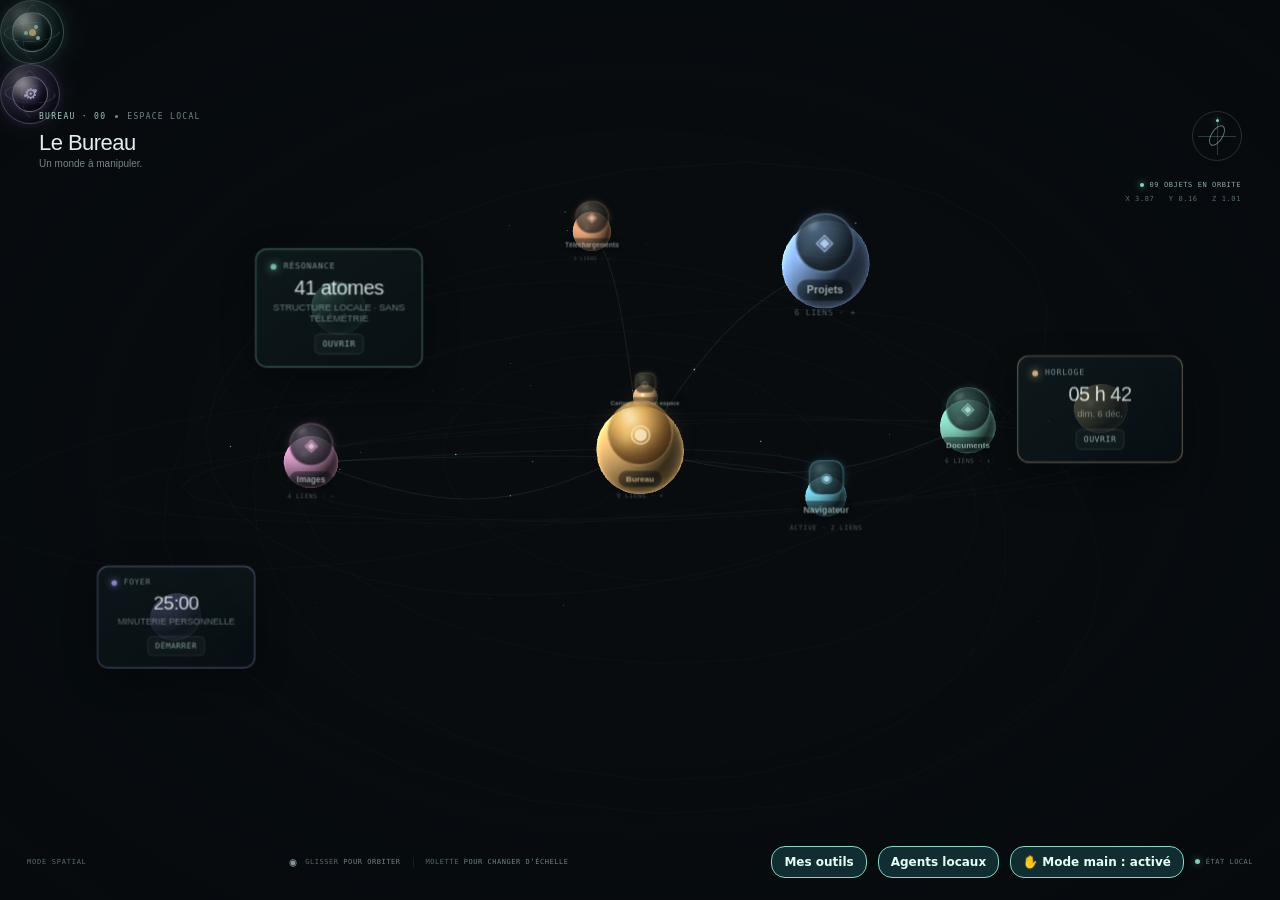
==== commit ce6b70f1: "ORBIT et HandsWizard : mise à jour expérimentale ORBIT and HandsWizard: experimental update." ====
--- a/integration/spatial/index.html
+++ b/integration/spatial/index.html
@@ -137,4 +137,3 @@
   <script src="app.js" defer></script>
 </body>
 </html>
-
--- a/integration/spatial/styles.css
+++ b/integration/spatial/styles.css
@@ -312,4 +312,3 @@
 @media (prefers-reduced-motion: reduce) {
   *, *::before, *::after { scroll-behavior: auto !important; animation-duration: .01ms !important; animation-iteration-count: 1 !important; transition-duration: .01ms !important; }
 }
-
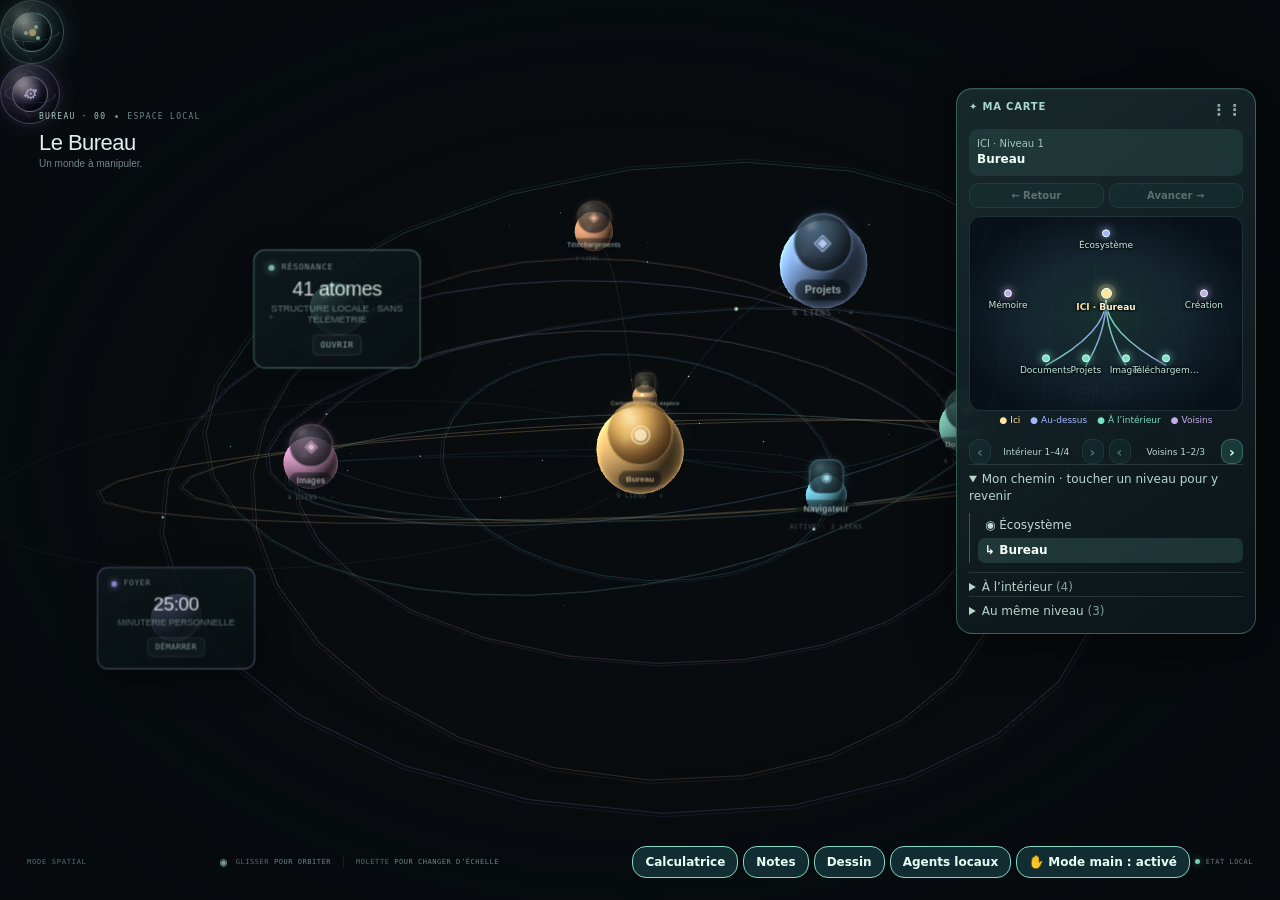
==== commit 552e47a4: "Améliorer la carte spatiale et les outils Improve spatial navigation and local tools." ====
--- a/integration/spatial/index.html
+++ b/integration/spatial/index.html
@@ -31,6 +31,18 @@
 
     <section id="spaceMenu" class="space-menu hidden" aria-label="Sphère de commande 3D de l’espace" aria-live="polite"></section>
 
+    <aside id="locationMap" class="location-map" aria-label="Carte de mon emplacement">
+      <div id="locationHandle" class="location-handle" tabindex="0" title="Glisser ou utiliser les flèches pour déplacer la carte"><span>✦ MA CARTE</span><small>⋮⋮</small></div>
+      <div id="locationCurrent" class="location-current"></div>
+      <div class="location-history" aria-label="Espaces visités"><button id="locationBack" type="button" title="Revenir à l’espace visité avant">← Retour</button><button id="locationForward" type="button" title="Retourner à l’espace visité après">Avancer →</button></div>
+      <div id="locationGraph" class="location-graph" aria-label="Carte des espaces reliés"></div>
+      <div class="location-legend"><span>● Ici</span><span>● Au-dessus</span><span>● À l’intérieur</span><span>● Voisins</span></div>
+      <div class="location-pages"><button id="locationPreviousChildren" type="button" aria-label="Planètes intérieures précédentes">‹</button><span id="locationChildrenPage"></span><button id="locationNextChildren" type="button" aria-label="Planètes intérieures suivantes">›</button><button id="locationPreviousPeers" type="button" aria-label="Voisins précédents">‹</button><span id="locationPeersPage"></span><button id="locationNextPeers" type="button" aria-label="Voisins suivants">›</button></div>
+      <details class="location-fold" open><summary>Mon chemin · toucher un niveau pour y revenir</summary><div id="locationPath" class="location-path" aria-label="Chemin vers l’espace actuel"></div></details>
+      <details class="location-fold"><summary>À l’intérieur <span id="locationChildCount"></span></summary><div id="locationChildren" class="location-options"></div></details>
+      <details class="location-fold"><summary>Au même niveau <span id="locationPeerCount"></span></summary><div id="locationPeers" class="location-options"></div></details>
+    </aside>
+
     <div class="scene-heading" aria-live="polite">
       <span class="scene-kicker"><span id="spaceCode">SYSTÈME 00</span><i></i><span id="spaceMode">ESPACE LOCAL</span></span>
       <h1 id="sceneTitle">Le Bureau</h1>
@@ -45,7 +57,7 @@
     </div>
 
     <section id="objectInspector" class="object-inspector hidden" aria-live="polite">
-      <div class="inspector-cap"><span id="inspectorClass">DOSSIER · ATOME</span><button id="inspectorClose" aria-label="Fermer les détails">×</button></div>
+      <div class="inspector-cap" id="inspectorHandle" title="Glisser pour déplacer"><span id="inspectorClass">DOSSIER · ATOME</span><button id="inspectorClose" aria-label="Fermer les détails">×</button></div>
       <div class="inspector-heading"><span id="inspectorGlyph" class="inspector-glyph">◈</span><div><h2 id="inspectorName">Documents</h2><span id="inspectorDescription">Dossier · 4 atomes liés</span></div></div>
       <div id="inspectorData" class="inspector-data"></div>
     <p id="inspectorRelations" class="inspector-relations"></p>
@@ -58,15 +70,28 @@
     <footer class="bottom-rail">
       <div class="physics-tools"><span class="motion-value">MODE SPATIAL</span></div>
       <div class="interaction-hint"><span class="mouse-glyph">◉</span><span>GLISSER <i>POUR ORBITER</i></span><span class="hint-divider"></span><span>MOLETTE <i>POUR CHANGER D’ÉCHELLE</i></span></div>
-      <div class="bottom-right"><button id="toolsButton" class="hand-mode-button" type="button">Mes outils</button><button id="agentsButton" class="hand-mode-button" type="button">Agents locaux</button><button id="handModeButton" class="hand-mode-button" type="button" aria-pressed="true" title="En mode main, les planètes ne se déplacent pas accidentellement">✋ Mode main : activé</button><span id="saveStatus" class="save-status"><i></i>ÉTAT LOCAL</span></div>
+      <div class="bottom-right"><button id="calcButton" class="hand-mode-button" type="button">Calculatrice</button><button id="notesButton" class="hand-mode-button" type="button">Notes</button><button id="drawButton" class="hand-mode-button" type="button">Dessin</button><button id="agentsButton" class="hand-mode-button" type="button">Agents locaux</button><button id="handModeButton" class="hand-mode-button" type="button" aria-pressed="true" title="En mode main, les planètes ne se déplacent pas accidentellement">✋ Mode main : activé</button><span id="saveStatus" class="save-status"><i></i>ÉTAT LOCAL</span></div>
     </footer>
   </main>
 
-  <dialog id="toolsDialog" class="glass-dialog tools-dialog" aria-labelledby="toolsTitle">
-    <div class="dialog-topline"><span id="toolsTitle">MES OUTILS ORBIT</span><button data-close="toolsDialog" aria-label="Fermer">×</button></div>
-    <section><h2>Calculatrice</h2><div class="tool-calc"><input id="toolA" type="number" step="any" aria-label="Premier nombre" placeholder="Nombre"><select id="toolOperator" aria-label="Opération"><option value="+">+</option><option value="-">−</option><option value="*">×</option><option value="/">÷</option></select><input id="toolB" type="number" step="any" aria-label="Deuxième nombre" placeholder="Nombre"><button id="toolCalculate" type="button">Calculer</button></div><p id="toolCalcResult" aria-live="polite">Résultat ici</p></section>
-    <section><h2>Notes</h2><textarea id="toolNote" rows="4" aria-label="Notes locales" placeholder="Écris tes notes ici..."></textarea><small id="toolNoteStatus" aria-live="polite">Sauvegarde locale automatique.</small></section>
-    <section><h2>Dessin</h2><canvas id="toolCanvas" width="640" height="240" aria-label="Zone de dessin" tabindex="0"></canvas><small id="toolDrawStatus" aria-live="polite">Dessine avec ta souris ou ton pointeur. Sauvegarde locale.</small></section>
+  <dialog id="calcDialog" class="glass-dialog tools-dialog calc-dialog" aria-labelledby="calcTitle">
+    <div class="dialog-topline"><span id="calcTitle">CALCULATRICE</span><button data-close="calcDialog" aria-label="Fermer">×</button></div>
+    <output id="calcDisplay" class="calc-display" aria-live="polite">0</output>
+    <div class="calc-grid" id="calcKeys">
+      <button data-key="C">C</button><button data-key="back" aria-label="Effacer le dernier chiffre">⌫</button><button data-key="sign">±</button><button data-key="/">÷</button>
+      <button data-key="7">7</button><button data-key="8">8</button><button data-key="9">9</button><button data-key="*">×</button>
+      <button data-key="4">4</button><button data-key="5">5</button><button data-key="6">6</button><button data-key="-">−</button>
+      <button data-key="1">1</button><button data-key="2">2</button><button data-key="3">3</button><button data-key="+">+</button>
+      <button data-key="0" class="calc-zero">0</button><button data-key=".">.</button><button data-key="=">=</button>
+    </div>
+  </dialog>
+  <dialog id="notesDialog" class="glass-dialog tools-dialog" aria-labelledby="notesTitle">
+    <div class="dialog-topline"><span id="notesTitle">NOTES</span><button data-close="notesDialog" aria-label="Fermer">×</button></div>
+    <textarea id="toolNote" rows="8" aria-label="Notes locales" placeholder="Écris tes notes ici..."></textarea><small id="toolNoteStatus" aria-live="polite">Sauvegarde locale automatique.</small>
+  </dialog>
+  <dialog id="drawDialog" class="glass-dialog tools-dialog" aria-labelledby="drawTitle">
+    <div class="dialog-topline"><span id="drawTitle">DESSIN</span><button data-close="drawDialog" aria-label="Fermer">×</button></div>
+    <canvas id="toolCanvas" width="640" height="240" aria-label="Zone de dessin" tabindex="0"></canvas><button id="clearDrawing" type="button">Effacer le dessin</button><small id="toolDrawStatus" aria-live="polite">Dessine avec ta souris ou ton pointeur. Sauvegarde locale.</small>
   </dialog>
   <dialog id="agentsDialog" class="glass-dialog search-dialog" aria-labelledby="agentsTitle">
     <div class="dialog-topline"><span id="agentsTitle">AGENTS LOCAUX · CONTRÔLES</span><button data-close="agentsDialog" aria-label="Fermer">×</button></div>
--- a/integration/spatial/styles.css
+++ b/integration/spatial/styles.css
@@ -80,6 +80,47 @@
 .breadcrumb button { padding: 0; border: 0; background: none; color: inherit; font-size: inherit; white-space: nowrap; }
 .breadcrumb button:hover, .breadcrumb button.current { color: #e4eeeb; }
 .breadcrumb i { color: #445357; font-style: normal; }
+.location-map { position: absolute; z-index: 9; top: 88px; right: 24px; width: min(300px, calc(100vw - 24px)); max-height: min(70vh, 620px); overflow: auto; padding: 12px; border: 1px solid #81d8c455; border-radius: 16px; background: linear-gradient(145deg, #182a2df5, #0b151af5); box-shadow: 0 12px 44px #0008, inset 0 1px #ffffff12; color: #e8f8f3; font: 12px/1.4 system-ui, sans-serif; }
+.location-handle { display: flex; justify-content: space-between; min-height: 28px; color: #a9d8cc; font: 600 10px system-ui; letter-spacing: .08em; cursor: move; touch-action: none; }
+.location-handle small { color: #91aca8; font-size: 15px; }
+.location-current { border-radius: 9px; padding: 8px; background: #81d8c418; color: #f0fffa; font-weight: 650; overflow-wrap: anywhere; }
+.location-current small { display: block; color: #a2c6bc; font-size: 10px; font-weight: 400; }
+.location-history, .location-pages { display: flex; align-items: center; gap: 5px; margin-top: 7px; }
+.location-history button, .location-pages button { border: 1px solid #81d8c44d; border-radius: 9px; background: #173a39; color: #e5fff5; font: 600 10px system-ui, sans-serif; cursor: pointer; }
+.location-history button { flex: 1; padding: 6px; }
+.location-pages button { min-width: 22px; min-height: 25px; font-size: 14px; }
+.location-history button:disabled, .location-pages button:disabled { opacity: .35; cursor: default; }
+.location-pages span { flex: 1; text-align: center; font-size: 9px; color: #b8d5cd; }
+.location-graph { position: relative; height: 195px; margin: 8px 0 1px; overflow: hidden; border: 1px solid #8dcab72b; border-radius: 12px; background: radial-gradient(ellipse at 50% 52%, #2b66543b 0, #27487622 42%, #081119 78%); }
+.location-graph::before { content: ''; position: absolute; inset: 0; pointer-events: none; background: repeating-linear-gradient(0deg, transparent 0 31px, #a4e8dc0a 32px), repeating-linear-gradient(90deg, transparent 0 31px, #a4e8dc0a 32px); transform: perspective(180px) rotateX(18deg) scale(1.35); }
+.location-graph svg { position: absolute; inset: 0; width: 100%; height: 100%; overflow: visible; pointer-events: none; }
+.branch { fill: none; stroke: url(#branchGlow); stroke-width: .8; vector-effect: non-scaling-stroke; opacity: .7; }
+.branch-child { stroke-width: 1.5; opacity: .9; }.branch-peer { stroke-dasharray: 2 2; opacity: .55; }
+.map-node { --node-color: #80d9c5; position: absolute; left: var(--x); top: var(--y); z-index: 2; transform: translate(-50%, -50%); width: 25%; padding: 0; border: 0; background: transparent; color: #c5e9df; text-align: center; font: 9px/1.15 system-ui, sans-serif; cursor: pointer; }
+.map-node i { display: block; width: 8px; height: 8px; margin: 0 auto 3px; border: 1px solid #e8fff6; border-radius: 50%; background: var(--node-color); box-shadow: 0 0 8px var(--node-color), 0 2px 9px #000; }
+@media (prefers-reduced-motion: no-preference) {
+  .map-node i { animation: map-drift 3.8s ease-in-out infinite alternate; }
+  .map-node:nth-child(2n) i { animation-delay: -1.5s; }
+  @keyframes map-drift { from { transform: translateY(-2px); } to { transform: translateY(2px); } }
+}
+.map-node span { display: block; overflow: hidden; text-overflow: ellipsis; white-space: nowrap; text-shadow: 0 1px 3px #000, 0 0 5px #000; }
+.map-node:hover span, .map-node:focus-visible span { color: white; text-decoration: underline; }
+.map-current { --node-color: #ffe6a0; color: #fff4d2; font-weight: 700; cursor: default; }
+.map-current i { width: 11px; height: 11px; box-shadow: 0 0 0 4px #ffe6a024, 0 0 13px #ffe6a0; }
+.map-current span::before { content: 'ICI · '; color: #ffe6a0; }
+.map-parent { --node-color: #a5b6ff; }.map-peer { --node-color: #c6a9eb; }.map-child { --node-color: #79dec4; }
+.location-legend { display: flex; justify-content: center; gap: 10px; padding: 2px 0 6px; color: #adbfca; font-size: 9px; }
+.location-legend span:first-child { color: #ffe6a0; }.location-legend span:nth-child(2) { color: #a5b6ff; }.location-legend span:nth-child(3) { color: #79dec4; }.location-legend span:last-child { color: #c6a9eb; }
+.location-path { max-height: 20vh; overflow: auto; margin: 8px 0; padding-left: 8px; border-left: 1px solid #81d8c45a; }
+.location-path button, .location-options button { display: block; width: 100%; border: 0; border-radius: 7px; padding: 4px 7px; background: transparent; color: #c3d9d3; text-align: left; overflow-wrap: anywhere; }
+.location-path button[aria-current="location"] { color: #f8fff9; background: #81d8c426; font-weight: 700; }
+.location-path button:hover, .location-options button:hover { background: #81d8c42b; color: #fff; }
+.location-fold { border-top: 1px solid #c6dedc22; padding: 6px 0 1px; }
+.location-fold summary { cursor: pointer; color: #b9d5cc; }
+.location-fold summary span { color: #7f9f98; }
+.location-options { max-height: 135px; overflow: auto; padding: 4px 0; }
+.location-empty { display: block; padding: 5px 7px; color: #8da5a0; }
+@media (prefers-reduced-motion: no-preference) { #universe.navigation-soften #nodeLayer { animation: nav-soften .32s ease-out; } @keyframes nav-soften { 0% { opacity: .25; } 100% { opacity: 1; } } }
 .rail-spacer { flex: 1; }
 .physics-indicator { display: flex; align-items: center; gap: 8px; margin-right: 18px; color: #829394; font: 8px var(--mono); letter-spacing: .75px; }
 .physics-light { width: 6px; height: 6px; border-radius: 50%; background: var(--mint); box-shadow: 0 0 10px #81d8c4a8; }
@@ -151,6 +192,7 @@
 @keyframes inspector-in { from { opacity: 0; transform: translateY(7px) scale(.98); } to { opacity: 1; transform: none; } }
 .hidden { display: none !important; }
 .inspector-cap { display: flex; align-items: center; justify-content: space-between; color: #829997; font: 7px var(--mono); letter-spacing: 1px; }
+.inspector-cap { cursor: move; touch-action: none; min-height: 28px; }
 .inspector-cap button, .dialog-topline button { width: 22px; height: 22px; border: 0; border-radius: 5px; background: transparent; color: #728587; font-size: 16px; }
 .inspector-cap button:hover, .dialog-topline button:hover { background: #ffffff0d; color: white; }
 .inspector-heading { display: flex; align-items: center; gap: 10px; margin-top: 7px; }
@@ -187,12 +229,22 @@
 .mouse-glyph { color: #98b6b0; font-size: 12px; }
 .hint-divider { width: 1px; height: 10px; margin: 0 4px; background: #bfd8d41e; }
 .bottom-right { gap: 11px; }
+.bottom-right { flex-wrap: wrap; justify-content: flex-end; gap: 5px; }
 .hand-mode-button { border: 1px solid #81d8c4; background: #112d32; color: #e6fff7; border-radius: 14px; padding: 8px 12px; font: 600 12px system-ui, sans-serif; cursor: pointer; }
 .hand-mode-button:focus-visible { outline: 2px solid white; outline-offset: 3px; }
 .agents-list { display: grid; grid-template-columns: repeat(2, minmax(0, 1fr)); gap: 8px; margin: 14px 0; }
 .agents-list button { color: #e6fff7; background: #15383d; border: 1px solid #658f89; border-radius: 8px; padding: 12px; text-align: left; cursor: pointer; }
 #agentResult { min-height: 45px; color: #dcf7ef; line-height: 1.4; }
 .tools-dialog { width: min(760px, 92vw); max-height: 88vh; overflow-y: auto; color: #eaf8f5; }
+.tools-dialog:not([open]) { display: none; }
+.tools-dialog[open] { position: fixed; top: 12%; left: 50%; transform: translateX(-50%); margin: 0; z-index: 20; }
+.calc-dialog { width: min(280px, 88vw); }
+.calc-display { display: block; padding: 12px; text-align: right; background: #10282d; border-radius: 8px; font: 24px system-ui; overflow-wrap: anywhere; margin: 12px 0; }
+.calc-grid { display: grid; grid-template-columns: repeat(4, 1fr); gap: 6px; }
+.calc-grid button, #clearDrawing { min-height: 42px; border: 1px solid #658f89; border-radius: 8px; background: #15383d; color: white; font: 600 17px system-ui; cursor: pointer; }
+.calc-grid button:hover, #clearDrawing:hover { background: #28625f; }
+.calc-zero { grid-column: span 2; }
+#clearDrawing { display: block; margin-top: 10px; padding: 6px 14px; font-size: 14px; }
 .tools-dialog h2 { font: 600 16px system-ui, sans-serif; margin: 14px 0 8px; }
 .tools-dialog section { margin-bottom: 12px; }
 .tools-dialog textarea { width: 100%; min-height: 90px; resize: vertical; color: #f3fffb; background: #10282d; border: 1px solid #658f89; border-radius: 8px; padding: 10px; box-sizing: border-box; }
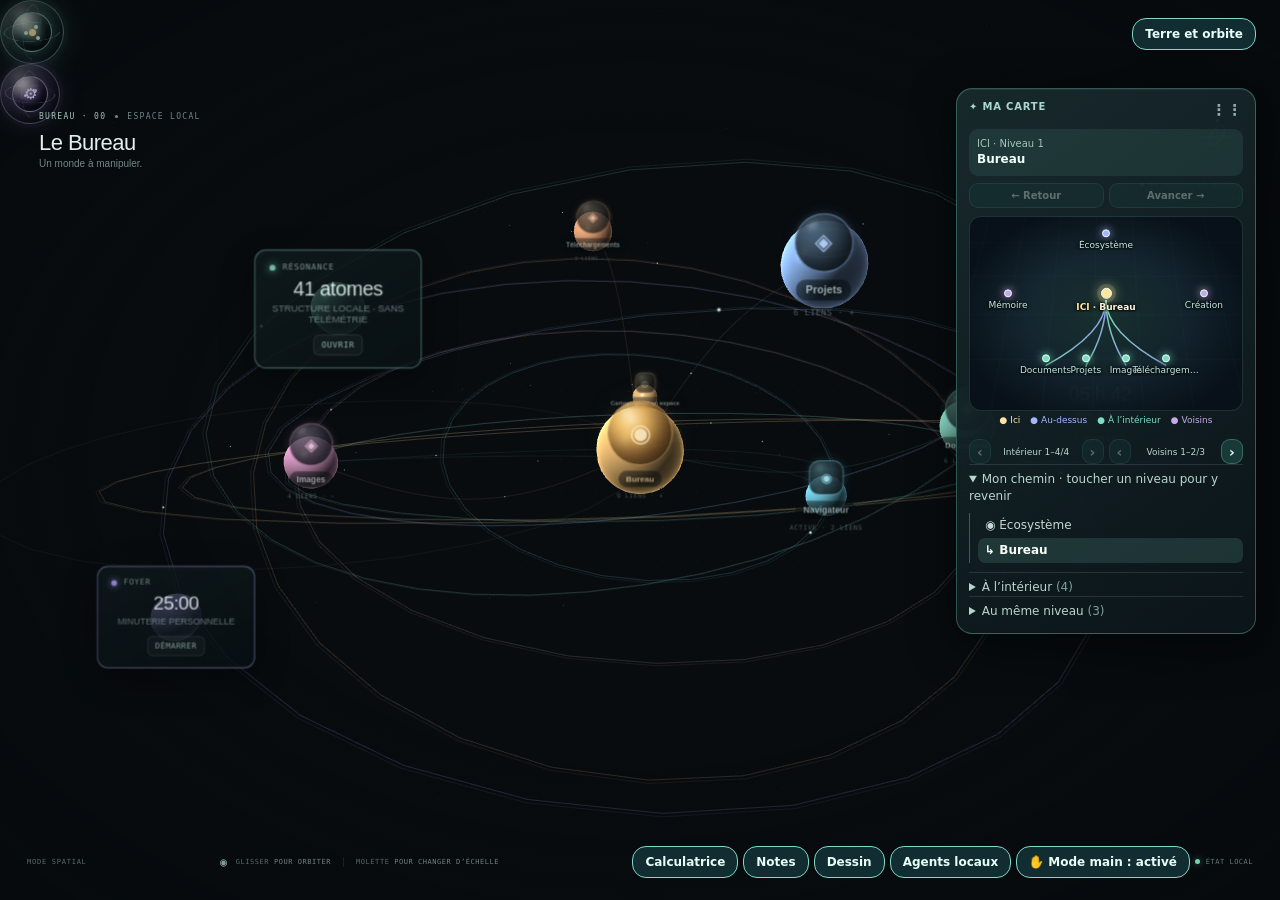
==== commit 746d0783: "Réunir les mains et l’espace spatial Unify hand tracking and the spatial workspace." ====
--- a/integration/spatial/index.html
+++ b/integration/spatial/index.html
@@ -9,6 +9,7 @@
   <title>ORBIT Robotics · espace spatial</title>
   <link rel="manifest" href="manifest.webmanifest" />
   <link rel="stylesheet" href="styles.css" />
+  <link rel="stylesheet" href="earth-view.css" />
 </head>
 <body>
   <main class="universe" id="universe" aria-label="Bureau moléculaire interactif">
@@ -29,6 +30,7 @@
       <span class="rail-spacer"></span>
     </header>
 
+    <button id="earthButton" class="earth-entry hand-mode-button" type="button" aria-haspopup="dialog" aria-controls="earth-view">Terre et orbite</button>
     <section id="spaceMenu" class="space-menu hidden" aria-label="Sphère de commande 3D de l’espace" aria-live="polite"></section>
 
     <aside id="locationMap" class="location-map" aria-label="Carte de mon emplacement">
@@ -74,6 +76,7 @@
     </footer>
   </main>
 
+  <dialog id="earth-view" aria-label="Terre et orbite"></dialog>
   <dialog id="calcDialog" class="glass-dialog tools-dialog calc-dialog" aria-labelledby="calcTitle">
     <div class="dialog-topline"><span id="calcTitle">CALCULATRICE</span><button data-close="calcDialog" aria-label="Fermer">×</button></div>
     <output id="calcDisplay" class="calc-display" aria-live="polite">0</output>
@@ -159,6 +162,8 @@
   <script src="agents.js" defer></script>
   <script src="outils.js" defer></script>
   <script src="relations.js" defer></script>
+  <script src="earth-model.js" defer></script>
+  <script src="earth-view.js" defer></script>
   <script src="app.js" defer></script>
 </body>
 </html>
--- a/integration/spatial/styles.css
+++ b/integration/spatial/styles.css
@@ -122,6 +122,8 @@
 .location-empty { display: block; padding: 5px 7px; color: #8da5a0; }
 @media (prefers-reduced-motion: no-preference) { #universe.navigation-soften #nodeLayer { animation: nav-soften .32s ease-out; } @keyframes nav-soften { 0% { opacity: .25; } 100% { opacity: 1; } } }
 .rail-spacer { flex: 1; }
+.earth-entry { position: absolute; z-index: 10; top: 18px; right: 24px; }
+.universe.is-menu-open > .earth-entry { visibility: hidden; }
 .physics-indicator { display: flex; align-items: center; gap: 8px; margin-right: 18px; color: #829394; font: 8px var(--mono); letter-spacing: .75px; }
 .physics-light { width: 6px; height: 6px; border-radius: 50%; background: var(--mint); box-shadow: 0 0 10px #81d8c4a8; }
 .rail-actions { display: flex; align-items: center; gap: 6px; }
--- a/integration/spatial/earth-view.css
+++ b/integration/spatial/earth-view.css
@@ -0,0 +1,89 @@
+#earth-view {
+  width: min(910px, calc(100vw - 32px));
+  max-height: calc(100dvh - 32px);
+  margin: auto;
+  padding: 0;
+  overflow: auto;
+  border: 1px solid #50776f;
+  border-radius: 19px;
+  background: #101b21;
+  box-shadow: 0 26px 100px #010608b8;
+  color: var(--ink);
+}
+#earth-view::backdrop { background: #050b10dc; }
+#earth-view [hidden] { display: none !important; }
+#earth-view header, #earth-view footer {
+  display: flex;
+  flex-wrap: wrap;
+  align-items: center;
+  justify-content: space-between;
+  gap: 12px;
+  padding: 18px 22px;
+}
+#earth-view header { border-bottom: 1px solid var(--line); }
+#earth-view h2 { margin: 0; font-weight: 550; font-size: clamp(20px, 3.6vw, 28px); letter-spacing: -.04em; }
+#earth-view h3 { font-size: 19px; font-weight: 550; margin: 0 0 5px; }
+#earth-view button, #earth-view select {
+  min-height: 36px;
+  padding: 6px 12px;
+  border: 1px solid #46605e;
+  border-radius: 8px;
+  background: #18292e;
+  color: #def1eb;
+  font: inherit;
+  font-size: 13px;
+}
+#earth-view button:hover, #earth-view select:hover { background: #233a3f; border-color: #82b7a9; }
+#earth-view :is(button, select, input, canvas):focus-visible { outline: 2px solid var(--mint); outline-offset: 3px; }
+.earth-content { display: grid; grid-template-columns: minmax(0, 1fr) minmax(194px, 28%); }
+.earth-stage {
+  position: relative;
+  min-width: 0;
+  min-height: 270px;
+  height: clamp(280px, 47vh, 430px);
+  background: radial-gradient(ellipse at 50% 42%, #142b36 0%, #0a1820 53%, #091218 85%);
+}
+.earth-stage canvas {
+  display: block;
+  width: 100%;
+  height: 100%;
+  touch-action: none;
+  cursor: grab;
+}
+.earth-stage canvas:active { cursor: grabbing; }
+#earth-view .earth-stage canvas:focus-visible { outline-offset: -4px; }
+.earth-facts {
+  min-width: 0;
+  padding: 20px;
+  background: linear-gradient(145deg, #13232a, #111c22);
+  border-left: 1px solid var(--line);
+}
+.earth-facts p, .earth-guide { margin: 0; color: #b7cac8; font-size: 12px; line-height: 1.5; }
+.earth-facts dl { margin: 14px 0; }
+.earth-facts dl div { display: flex; flex-wrap: wrap; justify-content: space-between; gap: 4px 10px; padding: 7px 0; border-bottom: 1px solid var(--line); }
+.earth-facts dt { color: #adc4c1; font-size: 12px; }
+.earth-facts dd { margin: 0; color: #e9f7ef; font: 13px var(--mono); font-variant-numeric: tabular-nums; }
+.earth-guide { padding: 8px 20px; border-block: 1px solid var(--line); }
+.earth-legend { display: flex; flex-wrap: wrap; gap: 5px 14px; font-size: 12px; }
+.earth-legend span { display: inline-flex; align-items: center; gap: 6px; }
+.earth-legend i { width: 14px; height: 2px; background: #b8a5ff; }
+.earth-legend .earth-dot { width: 7px; height: 7px; border-radius: 50%; background: #ffcf85; }
+#earth-view footer { gap: 12px 15px; padding-block: 14px; }
+#earth-view .earth-play { min-width: 82px; border-color: #639d90; background: #20453f; }
+.earth-speed { display: inline-flex; gap: 6px; align-items: center; color: #bad0ca; font-size: 12px; }
+.earth-timeline { flex: 1 1 170px; display: grid; gap: 2px; }
+.earth-timeline span { color: #c5dad5; font: 12px var(--mono); }
+.earth-timeline input { margin: 4px 0; width: 100%; accent-color: var(--mint); }
+.earth-unavailable { margin: 25px; line-height: 1.5; }
+@media (max-width: 650px) {
+  #earth-view { width: calc(100vw - 14px); max-height: calc(100dvh - 14px); }
+  #earth-view header, #earth-view footer { padding: 12px 14px; }
+  .earth-content { grid-template-columns: 1fr; }
+  .earth-stage { min-height: 220px; height: clamp(220px, 36vh, 330px); }
+  .earth-facts { padding: 12px 14px; border: 0; border-top: 1px solid var(--line); }
+  .earth-facts dl { display: grid; grid-template-columns: 1fr 1fr; gap: 0 18px; margin: 8px 0; }
+  .earth-guide { padding: 8px 14px; }
+}
+@media (max-width: 370px) {
+  .earth-facts dl { grid-template-columns: 1fr; }
+}
